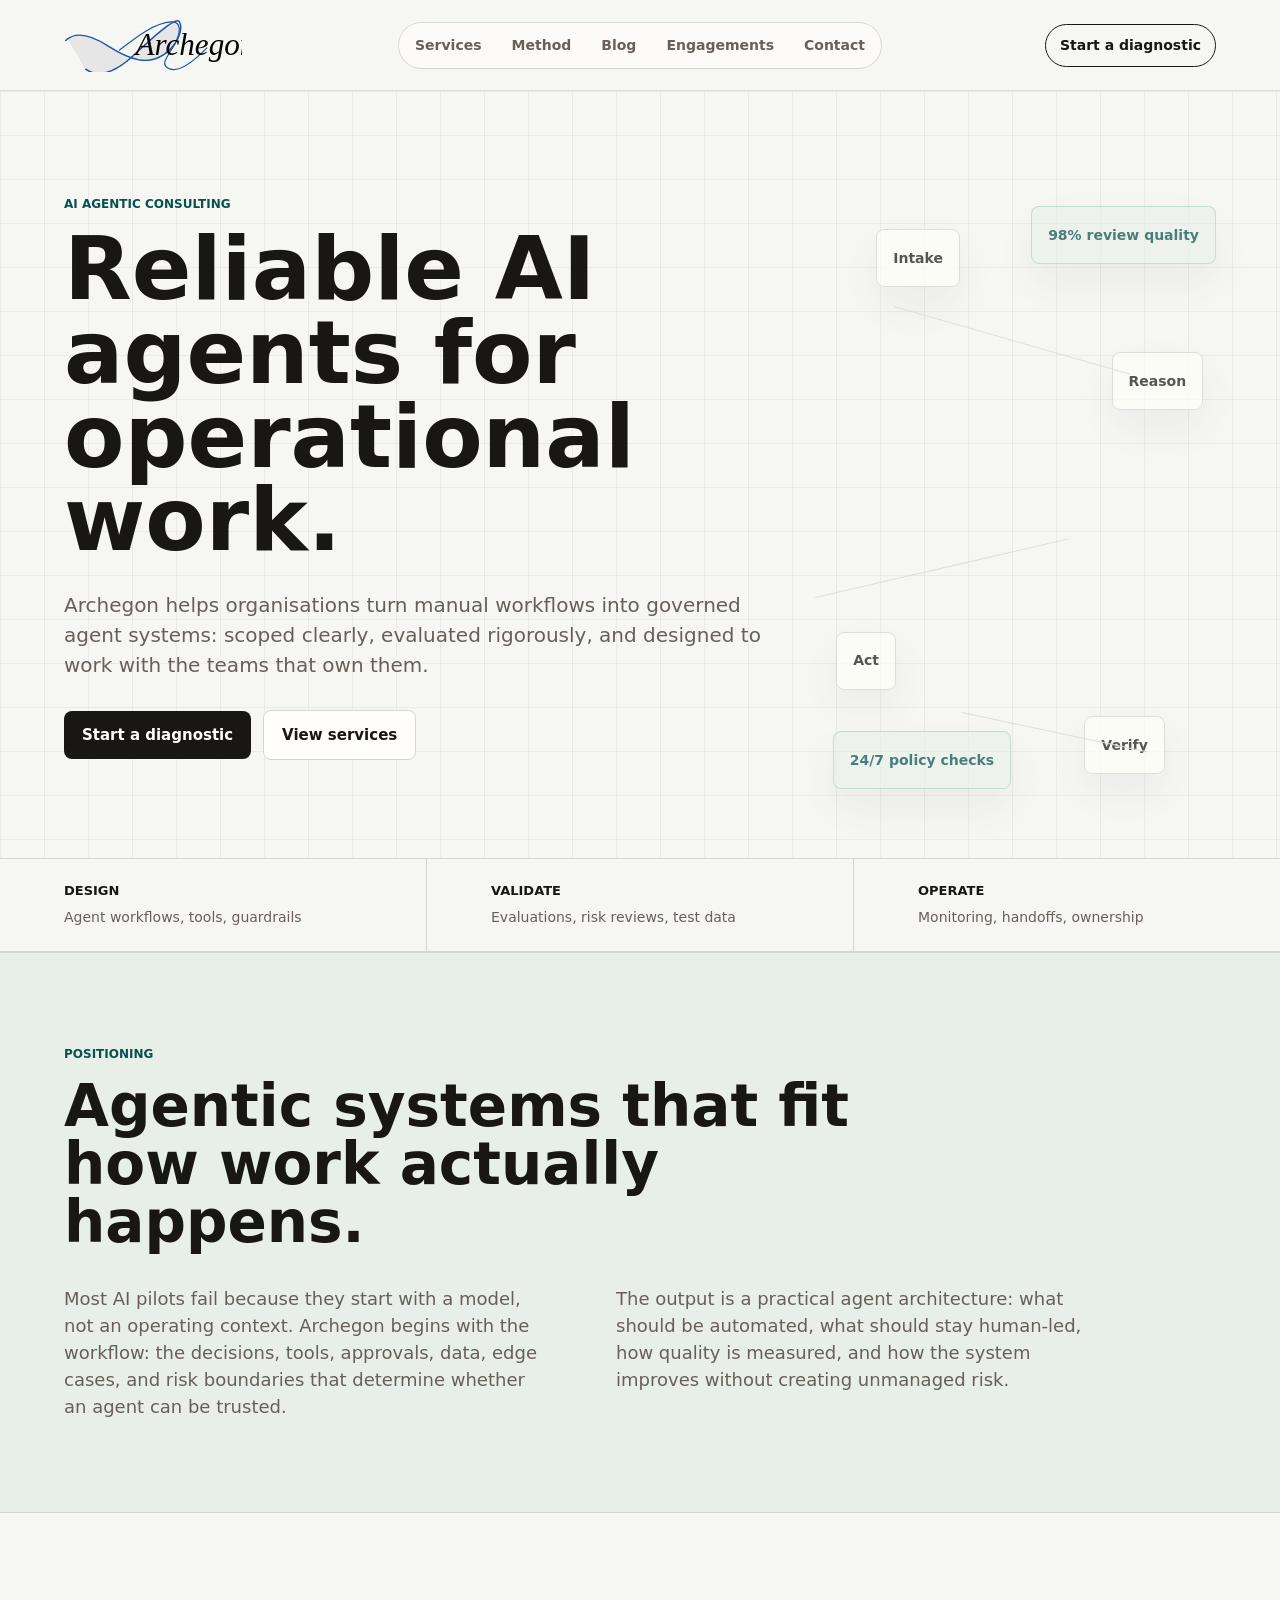
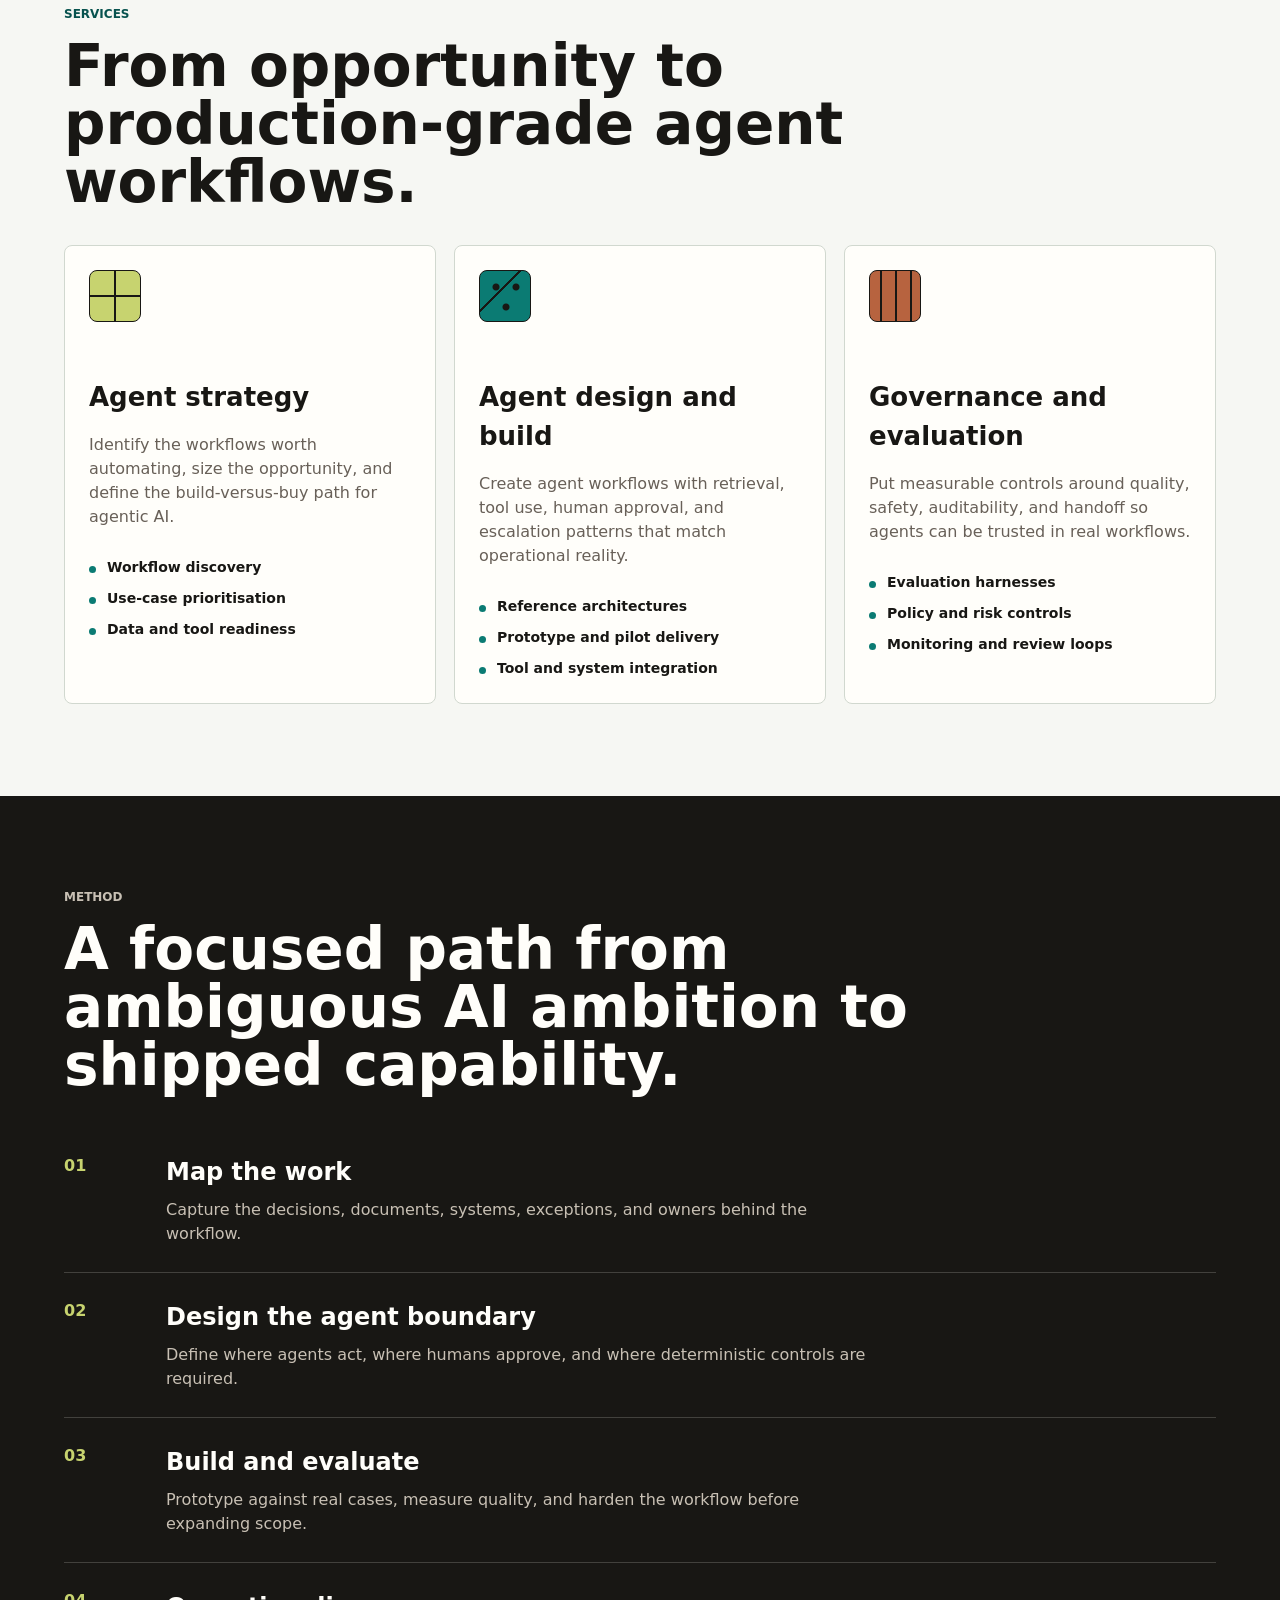
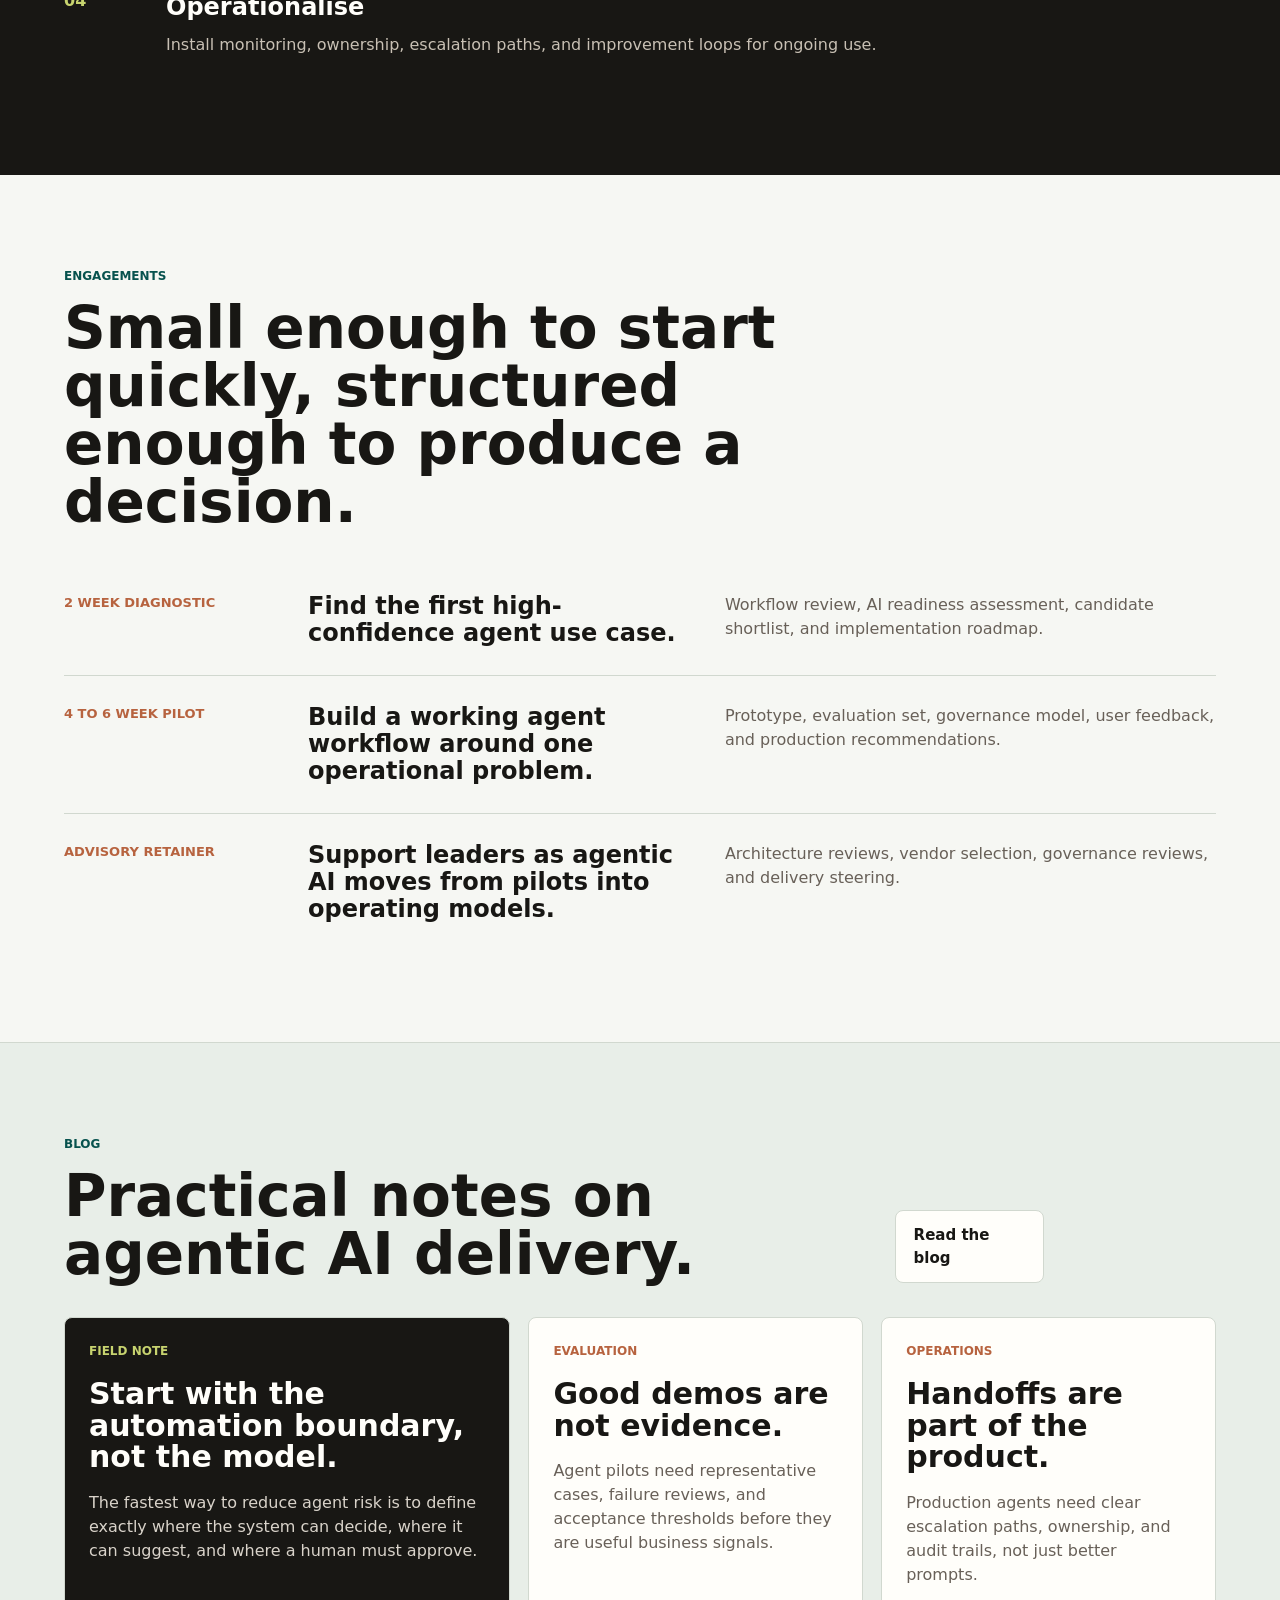
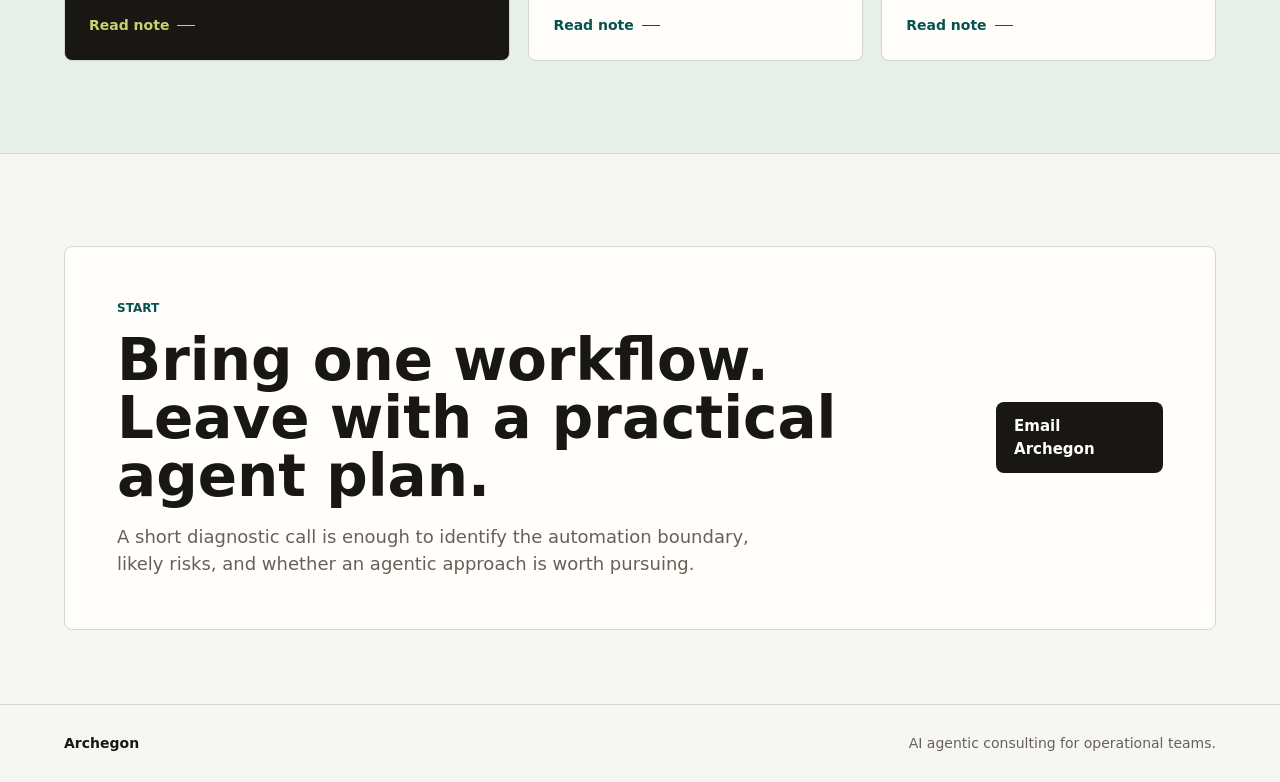
==== index.html @ b442c311 "Add blog section and Archegon wordmark" ====
<!doctype html>
<html lang="en">
  <head>
    <meta charset="utf-8">
    <meta name="viewport" content="width=device-width, initial-scale=1">
    <title>Archegon | AI Agentic Consulting</title>
    <meta
      name="description"
      content="Archegon helps teams design, validate, and operate AI agents for real business workflows."
    >
    <meta name="theme-color" content="#f7f4ee">
    <meta property="og:title" content="Archegon | AI Agentic Consulting">
    <meta
      property="og:description"
      content="Agentic AI consulting for teams that need reliable automation, governance, and measurable operational impact."
    >
    <meta property="og:type" content="website">
    <link rel="icon" href="assets/favicon.svg" type="image/svg+xml">
    <link rel="stylesheet" href="styles.css">
  </head>
  <body>
    <header class="site-header" data-header>
      <a class="brand" href="#top" aria-label="Archegon home">
        <img class="brand-logo" src="assets/logo.svg" alt="Archegon" width="150" height="58">
      </a>
      <nav class="nav" aria-label="Primary navigation">
        <a href="#services">Services</a>
        <a href="#method">Method</a>
        <a href="#blog">Blog</a>
        <a href="#engagements">Engagements</a>
        <a href="#contact">Contact</a>
      </nav>
      <a class="header-cta" href="mailto:hello@archegon.com?subject=Agentic%20AI%20consulting">
        Start a diagnostic
      </a>
    </header>

    <main id="top">
      <section class="hero section-band">
        <div class="hero-network" aria-hidden="true">
          <span class="network-node node-a">Intake</span>
          <span class="network-node node-b">Reason</span>
          <span class="network-node node-c">Act</span>
          <span class="network-node node-d">Verify</span>
          <span class="network-line line-a"></span>
          <span class="network-line line-b"></span>
          <span class="network-line line-c"></span>
          <span class="network-metric metric-a">98% review quality</span>
          <span class="network-metric metric-b">24/7 policy checks</span>
        </div>
        <div class="hero-copy">
          <p class="eyebrow">AI agentic consulting</p>
          <h1>Reliable AI agents for operational work.</h1>
          <p class="hero-lede">
            Archegon helps organisations turn manual workflows into governed agent systems:
            scoped clearly, evaluated rigorously, and designed to work with the teams that own them.
          </p>
          <div class="hero-actions" aria-label="Primary actions">
            <a class="button primary" href="mailto:hello@archegon.com?subject=Agentic%20AI%20diagnostic">
              Start a diagnostic
            </a>
            <a class="button secondary" href="#services">View services</a>
          </div>
        </div>
      </section>

      <section class="signal-strip" aria-label="Consulting focus areas">
        <div>
          <strong>Design</strong>
          <span>Agent workflows, tools, guardrails</span>
        </div>
        <div>
          <strong>Validate</strong>
          <span>Evaluations, risk reviews, test data</span>
        </div>
        <div>
          <strong>Operate</strong>
          <span>Monitoring, handoffs, ownership</span>
        </div>
      </section>

      <section class="section-band quiet-band">
        <div class="section-heading">
          <p class="eyebrow">Positioning</p>
          <h2>Agentic systems that fit how work actually happens.</h2>
        </div>
        <div class="split-copy">
          <p>
            Most AI pilots fail because they start with a model, not an operating context.
            Archegon begins with the workflow: the decisions, tools, approvals, data, edge
            cases, and risk boundaries that determine whether an agent can be trusted.
          </p>
          <p>
            The output is a practical agent architecture: what should be automated, what
            should stay human-led, how quality is measured, and how the system improves
            without creating unmanaged risk.
          </p>
        </div>
      </section>

      <section class="section-band" id="services">
        <div class="section-heading">
          <p class="eyebrow">Services</p>
          <h2>From opportunity to production-grade agent workflows.</h2>
        </div>
        <div class="card-grid">
          <article class="service-card">
            <span class="service-icon strategy" aria-hidden="true"></span>
            <h3>Agent strategy</h3>
            <p>
              Identify the workflows worth automating, size the opportunity, and define
              the build-versus-buy path for agentic AI.
            </p>
            <ul>
              <li>Workflow discovery</li>
              <li>Use-case prioritisation</li>
              <li>Data and tool readiness</li>
            </ul>
          </article>
          <article class="service-card">
            <span class="service-icon build" aria-hidden="true"></span>
            <h3>Agent design and build</h3>
            <p>
              Create agent workflows with retrieval, tool use, human approval, and
              escalation patterns that match operational reality.
            </p>
            <ul>
              <li>Reference architectures</li>
              <li>Prototype and pilot delivery</li>
              <li>Tool and system integration</li>
            </ul>
          </article>
          <article class="service-card">
            <span class="service-icon govern" aria-hidden="true"></span>
            <h3>Governance and evaluation</h3>
            <p>
              Put measurable controls around quality, safety, auditability, and handoff
              so agents can be trusted in real workflows.
            </p>
            <ul>
              <li>Evaluation harnesses</li>
              <li>Policy and risk controls</li>
              <li>Monitoring and review loops</li>
            </ul>
          </article>
        </div>
      </section>

      <section class="section-band method-band" id="method">
        <div class="section-heading">
          <p class="eyebrow">Method</p>
          <h2>A focused path from ambiguous AI ambition to shipped capability.</h2>
        </div>
        <ol class="timeline">
          <li>
            <span>01</span>
            <div>
              <h3>Map the work</h3>
              <p>Capture the decisions, documents, systems, exceptions, and owners behind the workflow.</p>
            </div>
          </li>
          <li>
            <span>02</span>
            <div>
              <h3>Design the agent boundary</h3>
              <p>Define where agents act, where humans approve, and where deterministic controls are required.</p>
            </div>
          </li>
          <li>
            <span>03</span>
            <div>
              <h3>Build and evaluate</h3>
              <p>Prototype against real cases, measure quality, and harden the workflow before expanding scope.</p>
            </div>
          </li>
          <li>
            <span>04</span>
            <div>
              <h3>Operationalise</h3>
              <p>Install monitoring, ownership, escalation paths, and improvement loops for ongoing use.</p>
            </div>
          </li>
        </ol>
      </section>

      <section class="section-band" id="engagements">
        <div class="section-heading">
          <p class="eyebrow">Engagements</p>
          <h2>Small enough to start quickly, structured enough to produce a decision.</h2>
        </div>
        <div class="engagement-list">
          <article>
            <p class="engagement-type">2 week diagnostic</p>
            <h3>Find the first high-confidence agent use case.</h3>
            <p>Workflow review, AI readiness assessment, candidate shortlist, and implementation roadmap.</p>
          </article>
          <article>
            <p class="engagement-type">4 to 6 week pilot</p>
            <h3>Build a working agent workflow around one operational problem.</h3>
            <p>Prototype, evaluation set, governance model, user feedback, and production recommendations.</p>
          </article>
          <article>
            <p class="engagement-type">Advisory retainer</p>
            <h3>Support leaders as agentic AI moves from pilots into operating models.</h3>
            <p>Architecture reviews, vendor selection, governance reviews, and delivery steering.</p>
          </article>
        </div>
      </section>

      <section class="section-band blog-band" id="blog">
        <div class="section-heading with-action">
          <div>
            <p class="eyebrow">Blog</p>
            <h2>Practical notes on agentic AI delivery.</h2>
          </div>
          <a class="button secondary" href="blog/">Read the blog</a>
        </div>
        <div class="blog-preview-grid">
          <article class="insight-card featured">
            <p class="post-meta">Field note</p>
            <h3>Start with the automation boundary, not the model.</h3>
            <p>
              The fastest way to reduce agent risk is to define exactly where the system
              can decide, where it can suggest, and where a human must approve.
            </p>
            <a class="read-link" href="blog/#automation-boundary">Read note</a>
          </article>
          <article class="insight-card">
            <p class="post-meta">Evaluation</p>
            <h3>Good demos are not evidence.</h3>
            <p>
              Agent pilots need representative cases, failure reviews, and acceptance
              thresholds before they are useful business signals.
            </p>
            <a class="read-link" href="blog/#evaluations">Read note</a>
          </article>
          <article class="insight-card">
            <p class="post-meta">Operations</p>
            <h3>Handoffs are part of the product.</h3>
            <p>
              Production agents need clear escalation paths, ownership, and audit trails,
              not just better prompts.
            </p>
            <a class="read-link" href="blog/#handoffs">Read note</a>
          </article>
        </div>
      </section>

      <section class="section-band contact-band" id="contact">
        <div class="contact-panel">
          <div>
            <p class="eyebrow">Start</p>
            <h2>Bring one workflow. Leave with a practical agent plan.</h2>
            <p>
              A short diagnostic call is enough to identify the automation boundary, likely
              risks, and whether an agentic approach is worth pursuing.
            </p>
          </div>
          <a class="button primary" href="mailto:hello@archegon.com?subject=Agentic%20AI%20diagnostic">
            Email Archegon
          </a>
        </div>
      </section>
    </main>

    <footer class="site-footer">
      <p>Archegon</p>
      <p>AI agentic consulting for operational teams.</p>
    </footer>

    <script src="script.js"></script>
  </body>
</html>
---- styles.css ----
:root {
  --paper: #f6f7f3;
  --paper-2: #e8eee8;
  --ink: #181714;
  --muted: #686058;
  --line: #d1d8cf;
  --teal: #0b7b73;
  --teal-dark: #07524e;
  --copper: #b7633f;
  --citron: #c7d36f;
  --white: #fffefa;
  --shadow: 0 24px 70px rgba(38, 33, 26, 0.14);
}

* {
  box-sizing: border-box;
}

html {
  scroll-behavior: smooth;
}

body {
  margin: 0;
  background: var(--paper);
  color: var(--ink);
  font-family:
    Inter, ui-sans-serif, system-ui, -apple-system, BlinkMacSystemFont, "Segoe UI",
    sans-serif;
  line-height: 1.5;
}

a {
  color: inherit;
  text-decoration: none;
}

p,
h1,
h2,
h3 {
  margin: 0;
}

ul,
ol {
  margin: 0;
  padding: 0;
}

.site-header {
  position: sticky;
  top: 0;
  z-index: 20;
  display: grid;
  grid-template-columns: 1fr auto 1fr;
  align-items: center;
  gap: 24px;
  padding: 18px clamp(20px, 5vw, 64px);
  border-bottom: 1px solid rgba(209, 216, 207, 0.72);
  background: rgba(246, 247, 243, 0.88);
  backdrop-filter: blur(18px);
}

.site-header[data-scrolled="true"] {
  box-shadow: 0 10px 34px rgba(24, 23, 20, 0.08);
}

.brand,
.nav,
.hero-actions,
.contact-panel,
.site-footer {
  display: flex;
  align-items: center;
}

.brand {
  justify-self: start;
  font-size: 15px;
  font-weight: 700;
}

.brand-logo {
  display: block;
  width: 178px;
  height: auto;
}

.nav {
  justify-self: center;
  gap: 6px;
  padding: 4px;
  border: 1px solid var(--line);
  border-radius: 999px;
  background: rgba(255, 253, 248, 0.74);
}

.nav a {
  padding: 8px 12px;
  border-radius: 999px;
  color: var(--muted);
  font-size: 14px;
  font-weight: 600;
}

.nav a:hover,
.nav a:focus-visible {
  background: var(--ink);
  color: var(--white);
  outline: 0;
}

.header-cta {
  justify-self: end;
  padding: 10px 14px;
  border: 1px solid var(--ink);
  border-radius: 999px;
  color: var(--ink);
  font-size: 14px;
  font-weight: 700;
}

.header-cta:hover,
.header-cta:focus-visible {
  background: var(--ink);
  color: var(--white);
  outline: 0;
}

.section-band {
  padding: 92px clamp(20px, 5vw, 64px);
}

.hero {
  position: relative;
  display: flex;
  align-items: center;
  min-height: calc(100vh - 132px);
  padding-top: 64px;
  padding-bottom: 58px;
  border-bottom: 1px solid var(--line);
  background:
    linear-gradient(rgba(24, 23, 20, 0.05) 1px, transparent 1px),
    linear-gradient(90deg, rgba(24, 23, 20, 0.05) 1px, transparent 1px),
    var(--paper);
  background-size: 44px 44px;
  overflow: hidden;
}

.hero-copy {
  position: relative;
  z-index: 2;
  max-width: 820px;
}

.section-heading,
.contact-panel {
  max-width: 980px;
}

.eyebrow {
  margin-bottom: 14px;
  color: var(--teal-dark);
  font-size: 12px;
  font-weight: 800;
  letter-spacing: 0;
  text-transform: uppercase;
}

h1 {
  max-width: 880px;
  font-size: 88px;
  line-height: 0.95;
  font-weight: 760;
}

.hero-lede {
  max-width: 700px;
  margin-top: 28px;
  color: var(--muted);
  font-size: 20px;
}

.hero-actions {
  gap: 12px;
  flex-wrap: wrap;
  margin-top: 30px;
}

.button {
  display: inline-flex;
  align-items: center;
  justify-content: center;
  min-height: 48px;
  padding: 13px 18px;
  border-radius: 8px;
  font-size: 15px;
  font-weight: 760;
}

.button.primary {
  background: var(--ink);
  color: var(--white);
}

.button.primary:hover,
.button.primary:focus-visible {
  background: var(--teal-dark);
  outline: 0;
}

.button.secondary {
  border: 1px solid var(--line);
  background: var(--white);
  color: var(--ink);
}

.button.secondary:hover,
.button.secondary:focus-visible {
  border-color: var(--ink);
  outline: 0;
}

.hero-network {
  position: relative;
  position: absolute;
  inset: 0;
  z-index: 1;
  opacity: 0.72;
}

.network-node,
.network-metric,
.network-line {
  position: absolute;
}

.network-node,
.network-metric {
  display: inline-flex;
  align-items: center;
  min-height: 58px;
  padding: 14px 16px;
  border: 1px solid var(--line);
  border-radius: 8px;
  background: rgba(255, 254, 250, 0.86);
  color: var(--ink);
  font-size: 14px;
  font-weight: 800;
  box-shadow: 0 18px 48px rgba(24, 23, 20, 0.08);
}

.network-metric {
  color: var(--teal-dark);
  border-color: rgba(11, 123, 115, 0.26);
  background: rgba(232, 238, 232, 0.82);
}

.node-a {
  top: 18%;
  right: 25%;
}

.node-b {
  top: 34%;
  right: 6%;
}

.node-c {
  right: 30%;
  bottom: 22%;
}

.node-d {
  right: 9%;
  bottom: 11%;
}

.line-a,
.line-b,
.line-c {
  height: 1px;
  background: var(--line);
  transform-origin: left center;
}

.line-a {
  top: 28%;
  right: 11%;
  width: 245px;
  transform: rotate(16deg);
}

.line-b {
  right: 16%;
  bottom: 34%;
  width: 260px;
  transform: rotate(-13deg);
}

.line-c {
  right: 10%;
  bottom: 19%;
  width: 190px;
  transform: rotate(12deg);
}

.metric-a {
  top: 15%;
  right: 5%;
}

.metric-b {
  right: 21%;
  bottom: 9%;
}

.signal-strip {
  display: grid;
  grid-template-columns: repeat(3, minmax(0, 1fr));
  gap: 1px;
  border-bottom: 1px solid var(--line);
  background: var(--line);
}

.signal-strip div {
  min-height: 92px;
  padding: 22px clamp(20px, 5vw, 64px);
  background: var(--paper);
}

.signal-strip strong,
.signal-strip span {
  display: block;
}

.signal-strip strong {
  font-size: 13px;
  font-weight: 900;
  text-transform: uppercase;
}

.signal-strip span {
  margin-top: 6px;
  color: var(--muted);
  font-size: 14px;
}
.quiet-band {
  border-top: 1px solid var(--line);
  border-bottom: 1px solid var(--line);
  background: var(--paper-2);
}

.section-heading {
  margin-bottom: 34px;
}

.section-heading.with-action {
  display: flex;
  align-items: flex-end;
  justify-content: space-between;
  gap: 28px;
}

.section-heading h2,
.contact-panel h2 {
  max-width: 850px;
  font-size: 58px;
  line-height: 1;
}

.split-copy {
  display: grid;
  grid-template-columns: repeat(2, minmax(0, 1fr));
  gap: clamp(24px, 5vw, 72px);
  max-width: 1040px;
  color: var(--muted);
  font-size: 18px;
}

.card-grid {
  display: grid;
  grid-template-columns: repeat(3, minmax(0, 1fr));
  gap: 18px;
}

.service-card {
  min-height: 420px;
  padding: 24px;
  border: 1px solid var(--line);
  border-radius: 8px;
  background: var(--white);
}

.service-icon {
  display: block;
  width: 52px;
  height: 52px;
  margin-bottom: 56px;
  border-radius: 8px;
  border: 1px solid var(--ink);
}

.service-icon.strategy {
  background:
    linear-gradient(90deg, transparent 24px, var(--ink) 24px 26px, transparent 26px),
    linear-gradient(0deg, transparent 24px, var(--ink) 24px 26px, transparent 26px),
    var(--citron);
}

.service-icon.build {
  background:
    radial-gradient(circle at 16px 16px, var(--ink) 3px, transparent 4px),
    radial-gradient(circle at 36px 16px, var(--ink) 3px, transparent 4px),
    radial-gradient(circle at 26px 36px, var(--ink) 3px, transparent 4px),
    linear-gradient(135deg, transparent 38%, var(--ink) 39% 41%, transparent 42%),
    var(--teal);
}

.service-icon.govern {
  background:
    linear-gradient(90deg, transparent 10px, var(--ink) 10px 12px, transparent 12px),
    linear-gradient(90deg, transparent 25px, var(--ink) 25px 27px, transparent 27px),
    linear-gradient(90deg, transparent 40px, var(--ink) 40px 42px, transparent 42px),
    var(--copper);
}

.service-card h3 {
  font-size: 26px;
}

.service-card p {
  margin-top: 16px;
  color: var(--muted);
}

.service-card ul {
  display: grid;
  gap: 10px;
  margin-top: 28px;
  list-style: none;
}

.service-card li {
  position: relative;
  padding-left: 18px;
  color: var(--ink);
  font-size: 14px;
  font-weight: 700;
}

.service-card li::before {
  content: "";
  position: absolute;
  top: 9px;
  left: 0;
  width: 7px;
  height: 7px;
  border-radius: 50%;
  background: var(--teal);
}

.method-band {
  background: var(--ink);
  color: var(--white);
}

.method-band .eyebrow,
.method-band p {
  color: #c8c0b4;
}

.timeline {
  display: grid;
  gap: 1px;
  list-style: none;
  background: rgba(255, 253, 248, 0.18);
}

.timeline li {
  display: grid;
  grid-template-columns: 80px minmax(0, 1fr);
  gap: 22px;
  padding: 26px 0;
  background: var(--ink);
}

.timeline span {
  color: var(--citron);
  font-weight: 900;
}

.timeline h3 {
  font-size: 24px;
}

.timeline p {
  max-width: 720px;
  margin-top: 8px;
}

.engagement-list {
  display: grid;
  gap: 1px;
  background: var(--line);
}

.engagement-list article {
  display: grid;
  grid-template-columns: 220px minmax(260px, 0.8fr) minmax(260px, 1fr);
  gap: 24px;
  padding: 28px 0;
  background: var(--paper);
}

.engagement-type {
  color: var(--copper);
  font-size: 13px;
  font-weight: 900;
  text-transform: uppercase;
}

.engagement-list h3 {
  font-size: 24px;
  line-height: 1.12;
}

.engagement-list p:last-child {
  color: var(--muted);
}

.blog-band {
  border-top: 1px solid var(--line);
  border-bottom: 1px solid var(--line);
  background: var(--paper-2);
}

.blog-preview-grid {
  display: grid;
  grid-template-columns: minmax(0, 1.2fr) repeat(2, minmax(0, 0.9fr));
  gap: 18px;
}

.insight-card,
.post-card {
  border: 1px solid var(--line);
  border-radius: 8px;
  background: var(--white);
}

.insight-card {
  display: flex;
  flex-direction: column;
  min-height: 330px;
  padding: 24px;
}

.insight-card.featured {
  background: var(--ink);
  color: var(--white);
}

.post-meta {
  color: var(--copper);
  font-size: 12px;
  font-weight: 900;
  text-transform: uppercase;
}

.insight-card.featured .post-meta {
  color: var(--citron);
}

.insight-card h3 {
  max-width: 520px;
  margin-top: 18px;
  font-size: 30px;
  line-height: 1.05;
}

.insight-card p:not(.post-meta) {
  margin-top: 18px;
  color: var(--muted);
}

.insight-card.featured p:not(.post-meta) {
  color: #d9d3ca;
}

.read-link {
  display: inline-flex;
  align-items: center;
  align-self: flex-start;
  gap: 8px;
  margin-top: auto;
  padding-top: 28px;
  color: var(--teal-dark);
  font-size: 14px;
  font-weight: 900;
}

.read-link::after {
  content: "";
  width: 18px;
  height: 1px;
  background: currentColor;
}

.insight-card.featured .read-link {
  color: var(--citron);
}

.blog-hero {
  min-height: 540px;
  border-bottom: 1px solid var(--line);
  background:
    linear-gradient(rgba(24, 23, 20, 0.05) 1px, transparent 1px),
    linear-gradient(90deg, rgba(24, 23, 20, 0.05) 1px, transparent 1px),
    var(--paper);
  background-size: 44px 44px;
}

.blog-hero h1 {
  max-width: 960px;
}

.back-link {
  display: inline-flex;
  margin-bottom: 34px;
  color: var(--muted);
  font-size: 14px;
  font-weight: 800;
}

.back-link:hover,
.back-link:focus-visible {
  color: var(--ink);
  outline: 0;
}

.post-list {
  display: grid;
  gap: 18px;
}

.post-card {
  display: grid;
  grid-template-columns: minmax(260px, 0.72fr) minmax(280px, 1fr);
  gap: clamp(28px, 6vw, 72px);
  padding: clamp(26px, 5vw, 44px);
}

.post-card h2 {
  margin-top: 18px;
  font-size: 42px;
  line-height: 1.02;
}

.post-body {
  display: grid;
  gap: 18px;
  color: var(--muted);
  font-size: 18px;
}

.post-feature {
  background: var(--ink);
  color: var(--white);
}

.post-feature .post-meta {
  color: var(--citron);
}

.post-feature .post-body {
  color: #d9d3ca;
}

.contact-band {
  padding-bottom: 74px;
}

.contact-panel {
  justify-content: space-between;
  gap: 36px;
  max-width: none;
  padding: clamp(28px, 5vw, 52px);
  border: 1px solid var(--line);
  border-radius: 8px;
  background: var(--white);
}

.contact-panel p:last-child {
  max-width: 640px;
  margin-top: 18px;
  color: var(--muted);
  font-size: 18px;
}

.site-footer {
  justify-content: space-between;
  gap: 18px;
  padding: 28px clamp(20px, 5vw, 64px);
  border-top: 1px solid var(--line);
  color: var(--muted);
  font-size: 14px;
}

.site-footer p:first-child {
  color: var(--ink);
  font-weight: 800;
}

@media (max-width: 980px) {
  .site-header {
    grid-template-columns: 1fr;
    gap: 14px;
  }

  .brand,
  .nav,
  .header-cta {
    justify-self: stretch;
  }

  .brand {
    justify-self: start;
  }

  .nav {
    justify-content: space-between;
    overflow: hidden;
  }

  .header-cta {
    display: none;
  }

  .split-copy,
  .card-grid,
  .blog-preview-grid {
    grid-template-columns: 1fr;
  }

  .section-heading.with-action {
    align-items: flex-start;
    flex-direction: column;
  }

  .hero {
    min-height: calc(100vh - 146px);
    padding-top: 60px;
    padding-bottom: 52px;
  }

  h1 {
    font-size: 76px;
  }

  .section-heading h2,
  .contact-panel h2 {
    font-size: 48px;
  }

  .hero-network {
    opacity: 0.46;
  }

  .node-a {
    top: 12%;
    right: 18%;
  }

  .node-b {
    top: 40%;
    right: 5%;
  }

  .node-c,
  .node-d,
  .metric-b {
    display: none;
  }

  .service-card {
    min-height: 0;
  }

  .service-icon {
    margin-bottom: 36px;
  }

  .engagement-list article {
    grid-template-columns: 1fr;
    gap: 12px;
  }

  .post-card {
    grid-template-columns: 1fr;
  }

  .contact-panel {
    align-items: flex-start;
    flex-direction: column;
  }
}

@media (max-width: 620px) {
  .section-band {
    padding: 64px 18px;
  }

  .hero {
    min-height: calc(100vh - 176px);
    padding-top: 38px;
    padding-bottom: 32px;
  }

  h1 {
    font-size: 46px;
  }

  .section-heading h2,
  .contact-panel h2 {
    font-size: 38px;
  }

  .hero-lede {
    font-size: 16px;
  }

  .hero-actions {
    margin-top: 24px;
  }

  .button {
    width: 100%;
  }

  .nav {
    gap: 2px;
    padding: 3px;
    justify-content: flex-start;
    overflow-x: auto;
    scrollbar-width: none;
  }

  .nav::-webkit-scrollbar {
    display: none;
  }

  .nav a {
    padding: 7px 6px;
    font-size: 13px;
  }

  .network-node,
  .network-metric,
  .network-line {
    display: none;
  }

  .signal-strip {
    grid-template-columns: 1fr;
  }

  .insight-card {
    min-height: 0;
  }

  .post-card h2 {
    font-size: 32px;
  }

  .timeline li {
    grid-template-columns: 1fr;
    gap: 8px;
  }

  .site-footer {
    align-items: flex-start;
    flex-direction: column;
  }
}
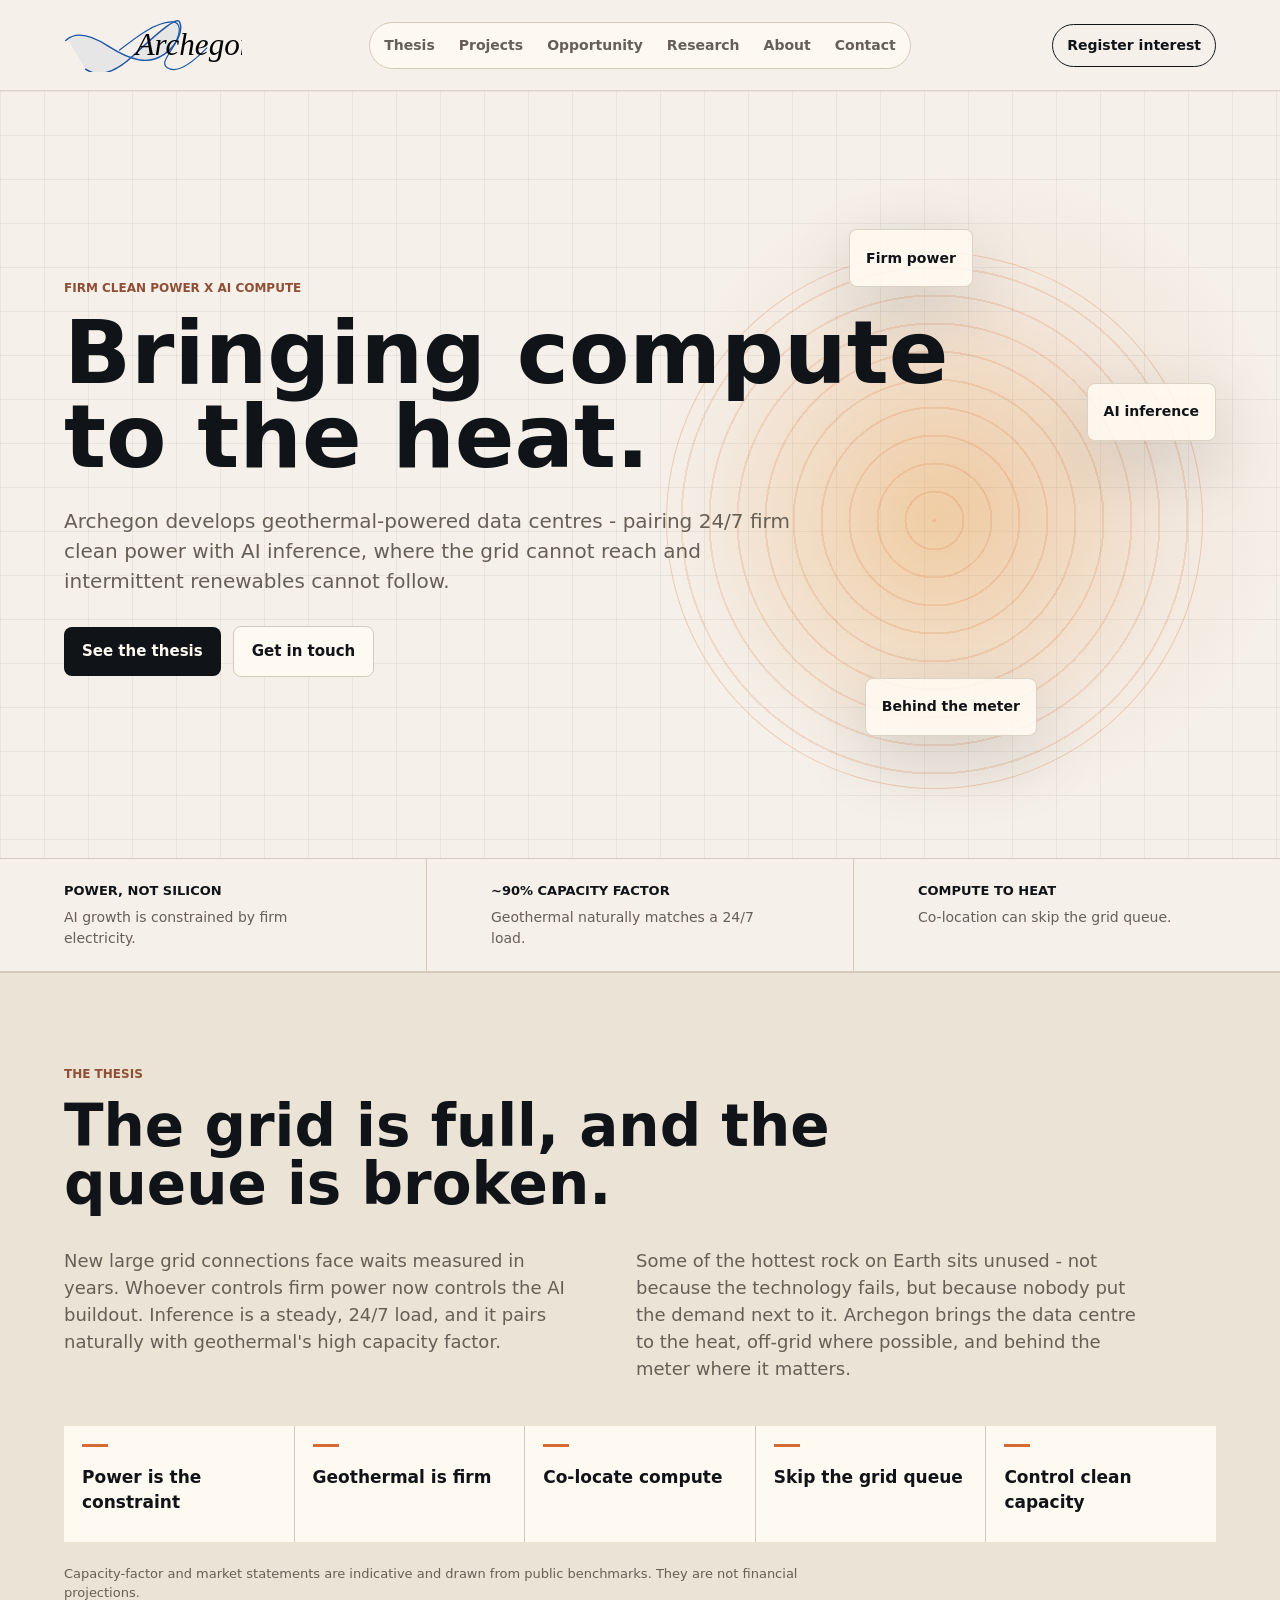
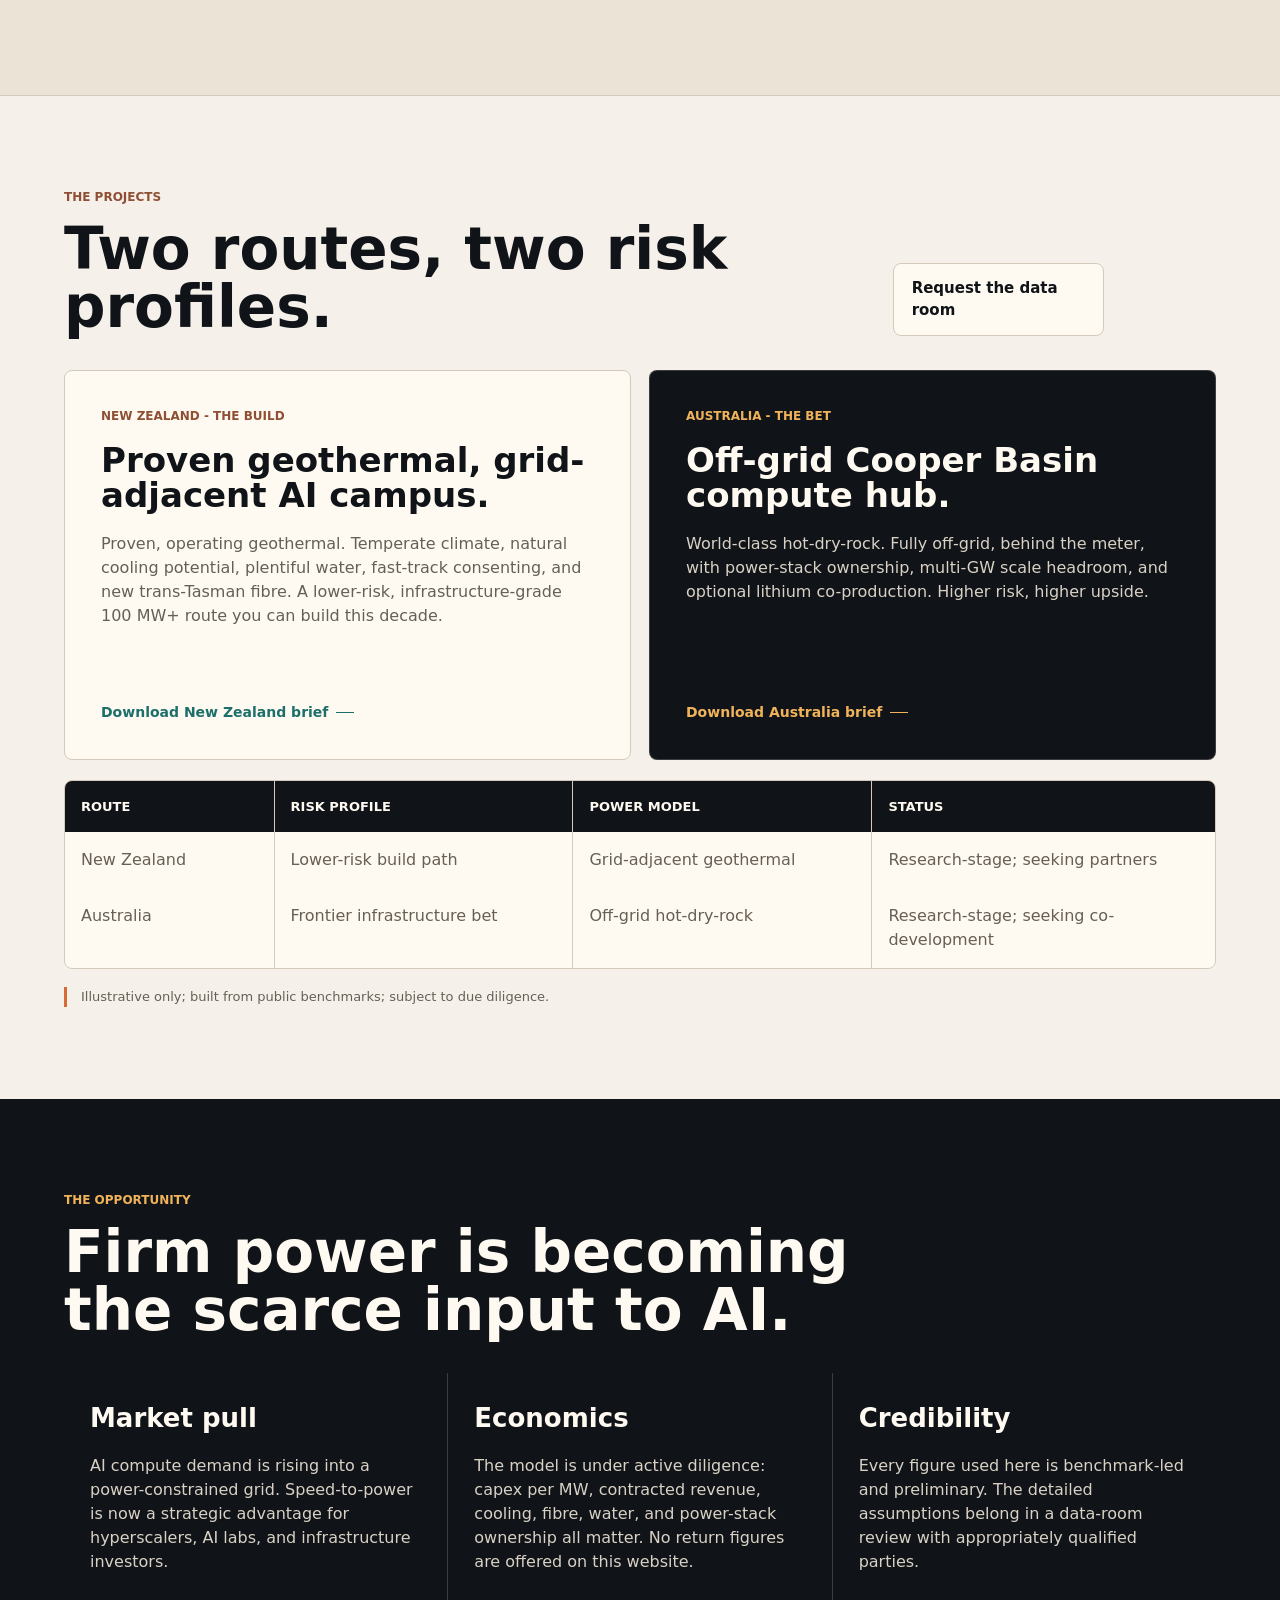
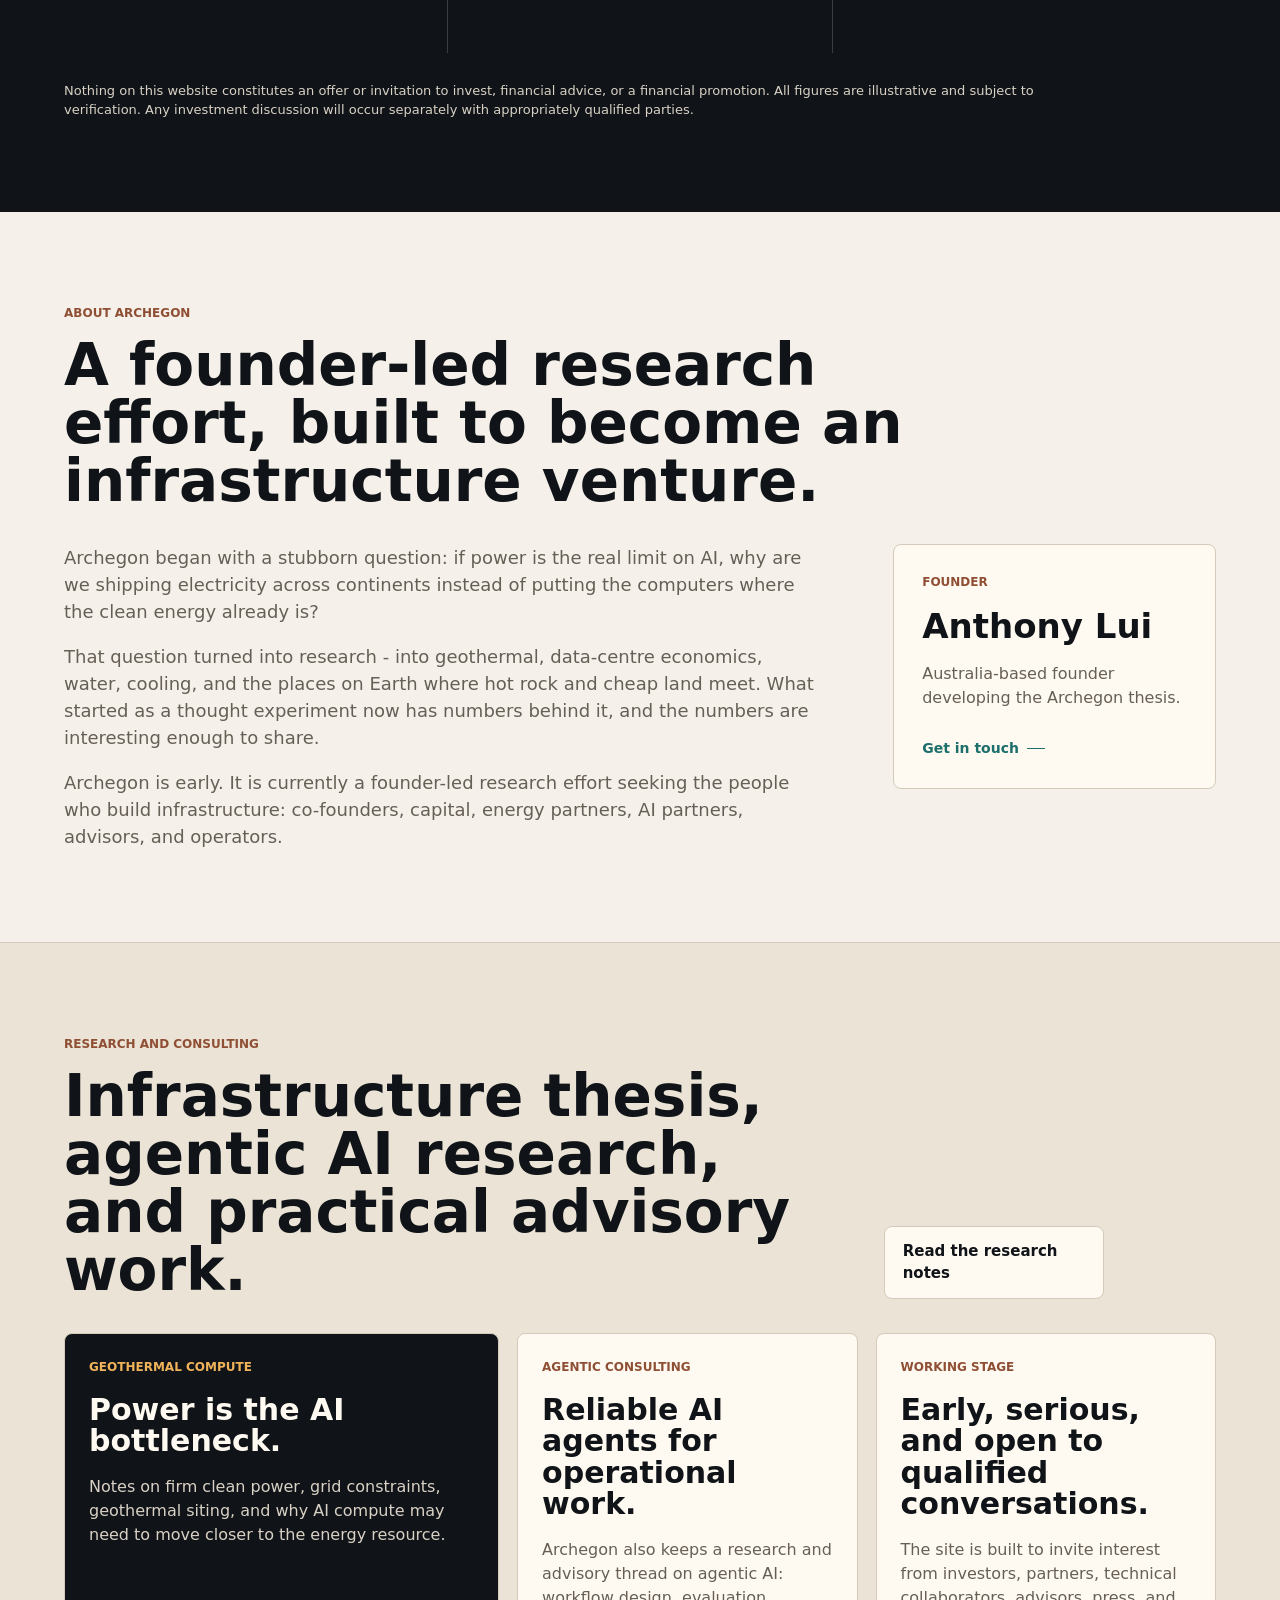
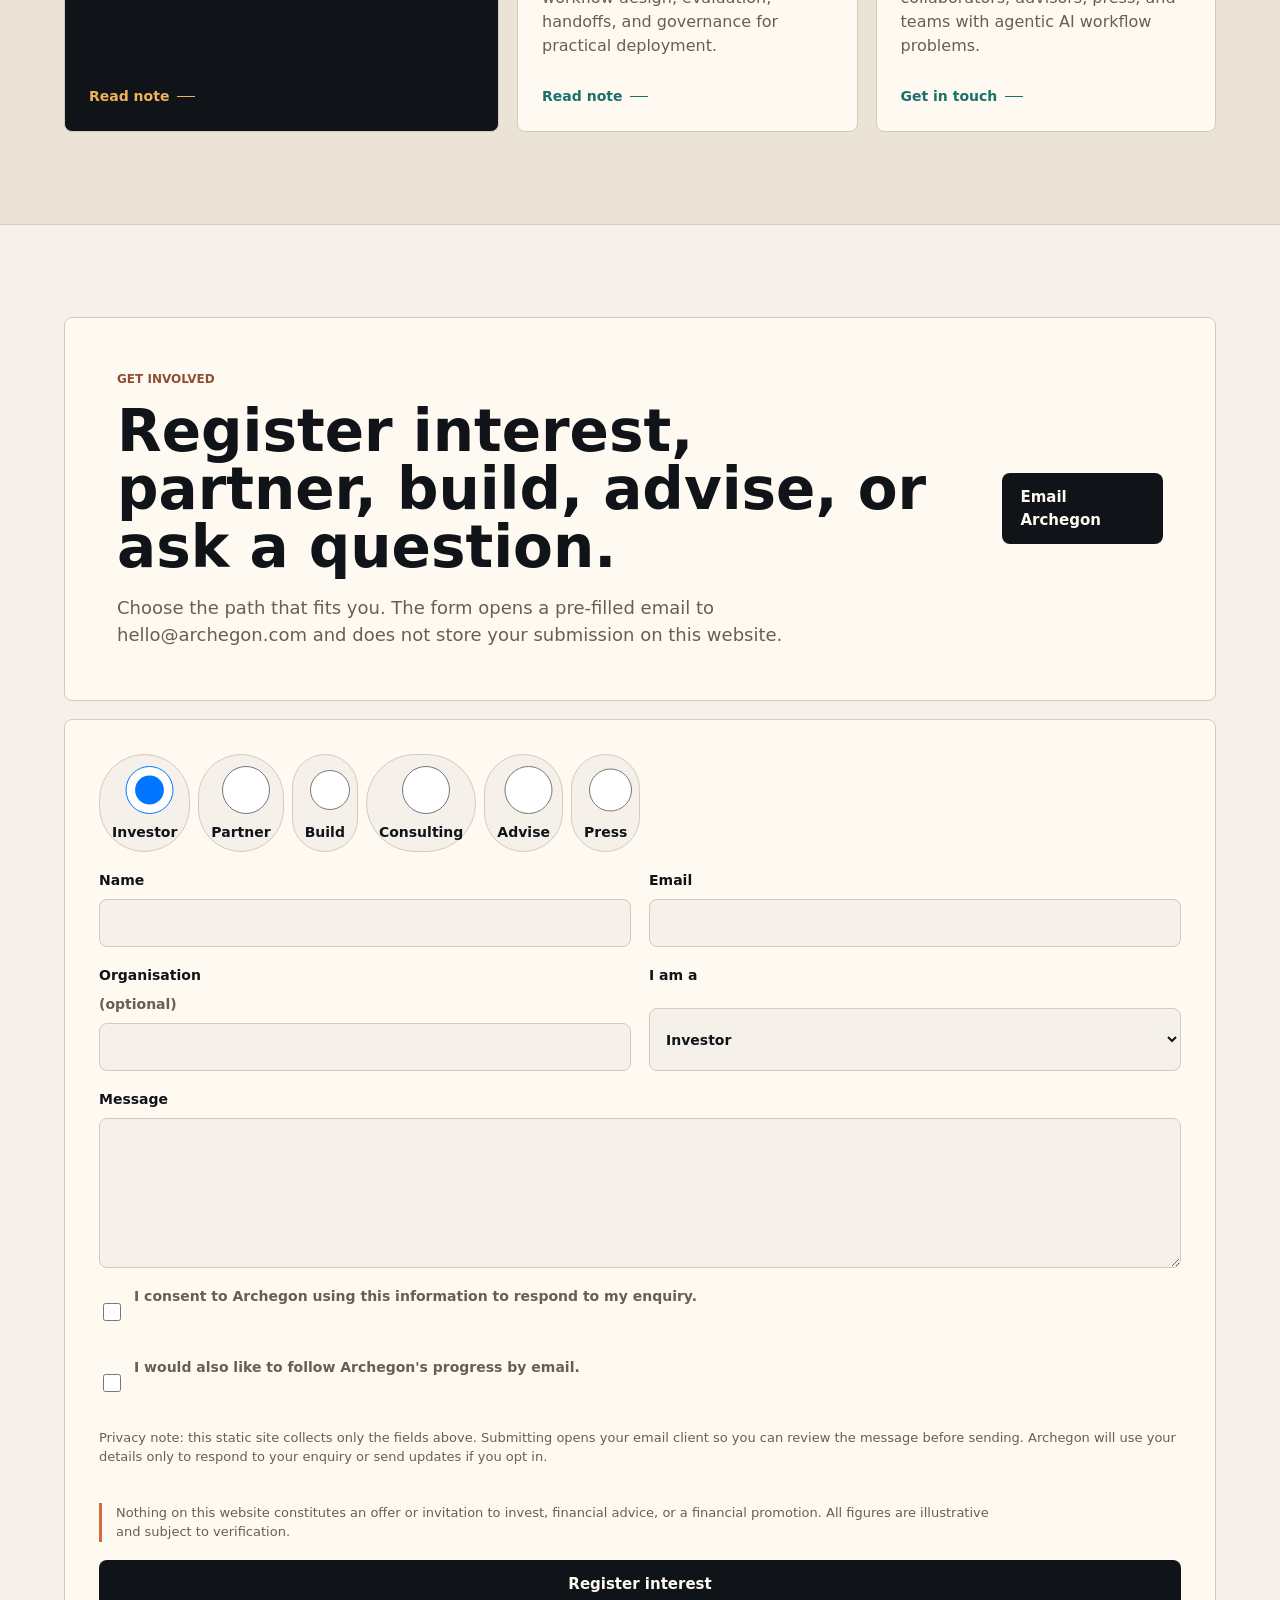
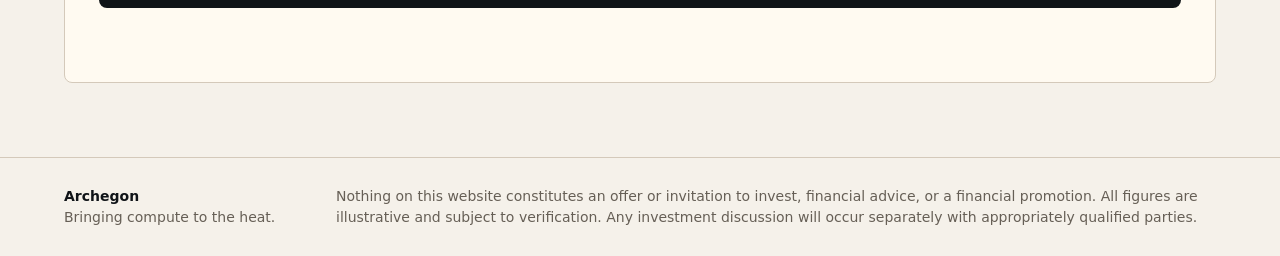
==== commit 5fb6b4fc: "Reframe site for geothermal AI thesis" ====
--- a/index.html
+++ b/index.html
@@ -3,271 +3,403 @@
   <head>
     <meta charset="utf-8">
     <meta name="viewport" content="width=device-width, initial-scale=1">
-    <title>Archegon | AI Agentic Consulting</title>
+    <title>Archegon - Geothermal-Powered Data Centres | Firm Clean Power for AI</title>
     <meta
       name="description"
-      content="Archegon helps teams design, validate, and operate AI agents for real business workflows."
+      content="Archegon develops geothermal-powered data centres - pairing 24/7 firm clean power with AI compute. Two flagship projects in New Zealand and Australia."
     >
-    <meta name="theme-color" content="#f7f4ee">
-    <meta property="og:title" content="Archegon | AI Agentic Consulting">
+    <meta name="theme-color" content="#101418">
+    <meta property="og:title" content="Archegon - Geothermal-Powered Data Centres">
     <meta
       property="og:description"
-      content="Agentic AI consulting for teams that need reliable automation, governance, and measurable operational impact."
+      content="Bringing compute to the heat: firm clean power for the age of intelligence."
     >
     <meta property="og:type" content="website">
+    <meta property="og:url" content="https://www.archegon.com/">
+    <meta property="og:image" content="https://www.archegon.com/assets/og-card.png">
+    <meta name="twitter:card" content="summary_large_image">
+    <link rel="canonical" href="https://www.archegon.com/">
     <link rel="icon" href="assets/favicon.svg" type="image/svg+xml">
     <link rel="stylesheet" href="styles.css">
+    <script defer data-domain="archegon.com" src="https://plausible.io/js/script.js"></script>
   </head>
   <body>
     <header class="site-header" data-header>
-      <a class="brand" href="#top" aria-label="Archegon home">
+      <a class="brand" href="#top" aria-label="Archegon home" data-analytics-event="Nav: Home">
         <img class="brand-logo" src="assets/logo.svg" alt="Archegon" width="150" height="58">
       </a>
       <nav class="nav" aria-label="Primary navigation">
-        <a href="#services">Services</a>
-        <a href="#method">Method</a>
-        <a href="#blog">Blog</a>
-        <a href="#engagements">Engagements</a>
-        <a href="#contact">Contact</a>
+        <a href="#thesis" data-analytics-event="Nav: Thesis">Thesis</a>
+        <a href="#projects" data-analytics-event="Nav: Projects">Projects</a>
+        <a href="#opportunity" data-analytics-event="Nav: Opportunity">Opportunity</a>
+        <a href="#research" data-analytics-event="Nav: Research">Research</a>
+        <a href="#about" data-analytics-event="Nav: About">About</a>
+        <a href="#contact" data-analytics-event="Nav: Contact">Contact</a>
       </nav>
-      <a class="header-cta" href="mailto:hello@archegon.com?subject=Agentic%20AI%20consulting">
-        Start a diagnostic
+      <a class="header-cta" href="#contact" data-analytics-event="CTA: Header register interest">
+        Register interest
       </a>
     </header>
 
     <main id="top">
-      <section class="hero section-band">
-        <div class="hero-network" aria-hidden="true">
-          <span class="network-node node-a">Intake</span>
-          <span class="network-node node-b">Reason</span>
-          <span class="network-node node-c">Act</span>
-          <span class="network-node node-d">Verify</span>
-          <span class="network-line line-a"></span>
-          <span class="network-line line-b"></span>
-          <span class="network-line line-c"></span>
-          <span class="network-metric metric-a">98% review quality</span>
-          <span class="network-metric metric-b">24/7 policy checks</span>
+      <section class="hero section-band" aria-labelledby="hero-title">
+        <div class="heat-map" aria-hidden="true">
+          <span class="heat-core"></span>
+          <span class="compute-node node-a">Firm power</span>
+          <span class="compute-node node-b">AI inference</span>
+          <span class="compute-node node-c">Behind the meter</span>
         </div>
         <div class="hero-copy">
-          <p class="eyebrow">AI agentic consulting</p>
-          <h1>Reliable AI agents for operational work.</h1>
+          <p class="eyebrow">Firm clean power x AI compute</p>
+          <h1 id="hero-title">Bringing compute to the heat.</h1>
           <p class="hero-lede">
-            Archegon helps organisations turn manual workflows into governed agent systems:
-            scoped clearly, evaluated rigorously, and designed to work with the teams that own them.
+            Archegon develops geothermal-powered data centres - pairing 24/7 firm clean power
+            with AI inference, where the grid cannot reach and intermittent renewables cannot follow.
           </p>
           <div class="hero-actions" aria-label="Primary actions">
-            <a class="button primary" href="mailto:hello@archegon.com?subject=Agentic%20AI%20diagnostic">
-              Start a diagnostic
-            </a>
-            <a class="button secondary" href="#services">View services</a>
-          </div>
-        </div>
-      </section>
-
-      <section class="signal-strip" aria-label="Consulting focus areas">
+            <a class="button primary" href="#thesis" data-analytics-event="CTA: See thesis">
+              See the thesis
+            </a>
+            <a class="button secondary" href="#contact" data-analytics-event="CTA: Hero get in touch">
+              Get in touch
+            </a>
+          </div>
+        </div>
+      </section>
+
+      <section class="signal-strip" aria-label="Core thesis signals">
         <div>
-          <strong>Design</strong>
-          <span>Agent workflows, tools, guardrails</span>
+          <strong>Power, not silicon</strong>
+          <span>AI growth is constrained by firm electricity.</span>
         </div>
         <div>
-          <strong>Validate</strong>
-          <span>Evaluations, risk reviews, test data</span>
+          <strong>~90% capacity factor</strong>
+          <span>Geothermal naturally matches a 24/7 load.</span>
         </div>
         <div>
-          <strong>Operate</strong>
-          <span>Monitoring, handoffs, ownership</span>
-        </div>
-      </section>
-
-      <section class="section-band quiet-band">
+          <strong>Compute to heat</strong>
+          <span>Co-location can skip the grid queue.</span>
+        </div>
+      </section>
+
+      <section class="section-band quiet-band" id="thesis" aria-labelledby="thesis-title">
         <div class="section-heading">
-          <p class="eyebrow">Positioning</p>
-          <h2>Agentic systems that fit how work actually happens.</h2>
+          <p class="eyebrow">The thesis</p>
+          <h2 id="thesis-title">The grid is full, and the queue is broken.</h2>
         </div>
         <div class="split-copy">
           <p>
-            Most AI pilots fail because they start with a model, not an operating context.
-            Archegon begins with the workflow: the decisions, tools, approvals, data, edge
-            cases, and risk boundaries that determine whether an agent can be trusted.
+            New large grid connections face waits measured in years. Whoever controls firm power
+            now controls the AI buildout. Inference is a steady, 24/7 load, and it pairs naturally
+            with geothermal's high capacity factor.
           </p>
           <p>
-            The output is a practical agent architecture: what should be automated, what
-            should stay human-led, how quality is measured, and how the system improves
-            without creating unmanaged risk.
+            Some of the hottest rock on Earth sits unused - not because the technology fails, but
+            because nobody put the demand next to it. Archegon brings the data centre to the heat,
+            off-grid where possible, and behind the meter where it matters.
           </p>
         </div>
-      </section>
-
-      <section class="section-band" id="services">
-        <div class="section-heading">
-          <p class="eyebrow">Services</p>
-          <h2>From opportunity to production-grade agent workflows.</h2>
-        </div>
-        <div class="card-grid">
-          <article class="service-card">
-            <span class="service-icon strategy" aria-hidden="true"></span>
-            <h3>Agent strategy</h3>
-            <p>
-              Identify the workflows worth automating, size the opportunity, and define
-              the build-versus-buy path for agentic AI.
-            </p>
-            <ul>
-              <li>Workflow discovery</li>
-              <li>Use-case prioritisation</li>
-              <li>Data and tool readiness</li>
-            </ul>
-          </article>
-          <article class="service-card">
-            <span class="service-icon build" aria-hidden="true"></span>
-            <h3>Agent design and build</h3>
-            <p>
-              Create agent workflows with retrieval, tool use, human approval, and
-              escalation patterns that match operational reality.
-            </p>
-            <ul>
-              <li>Reference architectures</li>
-              <li>Prototype and pilot delivery</li>
-              <li>Tool and system integration</li>
-            </ul>
-          </article>
-          <article class="service-card">
-            <span class="service-icon govern" aria-hidden="true"></span>
-            <h3>Governance and evaluation</h3>
-            <p>
-              Put measurable controls around quality, safety, auditability, and handoff
-              so agents can be trusted in real workflows.
-            </p>
-            <ul>
-              <li>Evaluation harnesses</li>
-              <li>Policy and risk controls</li>
-              <li>Monitoring and review loops</li>
-            </ul>
-          </article>
-        </div>
-      </section>
-
-      <section class="section-band method-band" id="method">
-        <div class="section-heading">
-          <p class="eyebrow">Method</p>
-          <h2>A focused path from ambiguous AI ambition to shipped capability.</h2>
-        </div>
-        <ol class="timeline">
-          <li>
-            <span>01</span>
-            <div>
-              <h3>Map the work</h3>
-              <p>Capture the decisions, documents, systems, exceptions, and owners behind the workflow.</p>
-            </div>
-          </li>
-          <li>
-            <span>02</span>
-            <div>
-              <h3>Design the agent boundary</h3>
-              <p>Define where agents act, where humans approve, and where deterministic controls are required.</p>
-            </div>
-          </li>
-          <li>
-            <span>03</span>
-            <div>
-              <h3>Build and evaluate</h3>
-              <p>Prototype against real cases, measure quality, and harden the workflow before expanding scope.</p>
-            </div>
-          </li>
-          <li>
-            <span>04</span>
-            <div>
-              <h3>Operationalise</h3>
-              <p>Install monitoring, ownership, escalation paths, and improvement loops for ongoing use.</p>
-            </div>
-          </li>
+        <ol class="logic-chain" aria-label="Archegon logic chain">
+          <li>Power is the constraint</li>
+          <li>Geothermal is firm</li>
+          <li>Co-locate compute</li>
+          <li>Skip the grid queue</li>
+          <li>Control clean capacity</li>
         </ol>
-      </section>
-
-      <section class="section-band" id="engagements">
-        <div class="section-heading">
-          <p class="eyebrow">Engagements</p>
-          <h2>Small enough to start quickly, structured enough to produce a decision.</h2>
-        </div>
-        <div class="engagement-list">
-          <article>
-            <p class="engagement-type">2 week diagnostic</p>
-            <h3>Find the first high-confidence agent use case.</h3>
-            <p>Workflow review, AI readiness assessment, candidate shortlist, and implementation roadmap.</p>
-          </article>
-          <article>
-            <p class="engagement-type">4 to 6 week pilot</p>
-            <h3>Build a working agent workflow around one operational problem.</h3>
-            <p>Prototype, evaluation set, governance model, user feedback, and production recommendations.</p>
-          </article>
-          <article>
-            <p class="engagement-type">Advisory retainer</p>
-            <h3>Support leaders as agentic AI moves from pilots into operating models.</h3>
-            <p>Architecture reviews, vendor selection, governance reviews, and delivery steering.</p>
-          </article>
-        </div>
-      </section>
-
-      <section class="section-band blog-band" id="blog">
+        <p class="source-note">
+          Capacity-factor and market statements are indicative and drawn from public benchmarks.
+          They are not financial projections.
+        </p>
+      </section>
+
+      <section class="section-band" id="projects" aria-labelledby="projects-title">
         <div class="section-heading with-action">
           <div>
-            <p class="eyebrow">Blog</p>
-            <h2>Practical notes on agentic AI delivery.</h2>
-          </div>
-          <a class="button secondary" href="blog/">Read the blog</a>
-        </div>
-        <div class="blog-preview-grid">
-          <article class="insight-card featured">
-            <p class="post-meta">Field note</p>
-            <h3>Start with the automation boundary, not the model.</h3>
-            <p>
-              The fastest way to reduce agent risk is to define exactly where the system
-              can decide, where it can suggest, and where a human must approve.
-            </p>
-            <a class="read-link" href="blog/#automation-boundary">Read note</a>
-          </article>
-          <article class="insight-card">
-            <p class="post-meta">Evaluation</p>
-            <h3>Good demos are not evidence.</h3>
-            <p>
-              Agent pilots need representative cases, failure reviews, and acceptance
-              thresholds before they are useful business signals.
-            </p>
-            <a class="read-link" href="blog/#evaluations">Read note</a>
-          </article>
-          <article class="insight-card">
-            <p class="post-meta">Operations</p>
-            <h3>Handoffs are part of the product.</h3>
-            <p>
-              Production agents need clear escalation paths, ownership, and audit trails,
-              not just better prompts.
-            </p>
-            <a class="read-link" href="blog/#handoffs">Read note</a>
-          </article>
-        </div>
-      </section>
-
-      <section class="section-band contact-band" id="contact">
+            <p class="eyebrow">The projects</p>
+            <h2 id="projects-title">Two routes, two risk profiles.</h2>
+          </div>
+          <a class="button secondary" href="#contact" data-analytics-event="CTA: Request data room">
+            Request the data room
+          </a>
+        </div>
+        <div class="project-grid">
+          <article class="project-card">
+            <p class="post-meta">New Zealand - The Build</p>
+            <h3>Proven geothermal, grid-adjacent AI campus.</h3>
+            <p>
+              Proven, operating geothermal. Temperate climate, natural cooling potential,
+              plentiful water, fast-track consenting, and new trans-Tasman fibre. A lower-risk,
+              infrastructure-grade 100 MW+ route you can build this decade.
+            </p>
+            <a
+              class="read-link"
+              href="assets/archegon-new-zealand-project-brief.pdf"
+              data-analytics-event="Download: New Zealand project brief"
+            >
+              Download New Zealand brief
+            </a>
+          </article>
+          <article class="project-card dark">
+            <p class="post-meta">Australia - The Bet</p>
+            <h3>Off-grid Cooper Basin compute hub.</h3>
+            <p>
+              World-class hot-dry-rock. Fully off-grid, behind the meter, with power-stack
+              ownership, multi-GW scale headroom, and optional lithium co-production. Higher risk,
+              higher upside.
+            </p>
+            <a
+              class="read-link"
+              href="assets/archegon-australia-project-brief.pdf"
+              data-analytics-event="Download: Australia project brief"
+            >
+              Download Australia brief
+            </a>
+          </article>
+        </div>
+        <div class="compare-table" role="table" aria-label="New Zealand and Australia project comparison">
+          <div role="row">
+            <span role="columnheader">Route</span>
+            <span role="columnheader">Risk profile</span>
+            <span role="columnheader">Power model</span>
+            <span role="columnheader">Status</span>
+          </div>
+          <div role="row">
+            <span role="cell">New Zealand</span>
+            <span role="cell">Lower-risk build path</span>
+            <span role="cell">Grid-adjacent geothermal</span>
+            <span role="cell">Research-stage; seeking partners</span>
+          </div>
+          <div role="row">
+            <span role="cell">Australia</span>
+            <span role="cell">Frontier infrastructure bet</span>
+            <span role="cell">Off-grid hot-dry-rock</span>
+            <span role="cell">Research-stage; seeking co-development</span>
+          </div>
+        </div>
+        <p class="disclaimer inline">
+          Illustrative only; built from public benchmarks; subject to due diligence.
+        </p>
+      </section>
+
+      <section class="section-band method-band" id="opportunity" aria-labelledby="opportunity-title">
+        <div class="section-heading">
+          <p class="eyebrow">The opportunity</p>
+          <h2 id="opportunity-title">Firm power is becoming the scarce input to AI.</h2>
+        </div>
+        <div class="opportunity-grid">
+          <article>
+            <h3>Market pull</h3>
+            <p>
+              AI compute demand is rising into a power-constrained grid. Speed-to-power is now
+              a strategic advantage for hyperscalers, AI labs, and infrastructure investors.
+            </p>
+          </article>
+          <article>
+            <h3>Economics</h3>
+            <p>
+              The model is under active diligence: capex per MW, contracted revenue, cooling,
+              fibre, water, and power-stack ownership all matter. No return figures are offered
+              on this website.
+            </p>
+          </article>
+          <article>
+            <h3>Credibility</h3>
+            <p>
+              Every figure used here is benchmark-led and preliminary. The detailed assumptions
+              belong in a data-room review with appropriately qualified parties.
+            </p>
+          </article>
+        </div>
+        <p class="disclaimer reverse">
+          Nothing on this website constitutes an offer or invitation to invest, financial advice,
+          or a financial promotion. All figures are illustrative and subject to verification.
+          Any investment discussion will occur separately with appropriately qualified parties.
+        </p>
+      </section>
+
+      <section class="section-band" id="about" aria-labelledby="about-title">
+        <div class="section-heading">
+          <p class="eyebrow">About Archegon</p>
+          <h2 id="about-title">A founder-led research effort, built to become an infrastructure venture.</h2>
+        </div>
+        <div class="about-layout">
+          <div class="founder-copy">
+            <p>
+              Archegon began with a stubborn question: if power is the real limit on AI, why are
+              we shipping electricity across continents instead of putting the computers where
+              the clean energy already is?
+            </p>
+            <p>
+              That question turned into research - into geothermal, data-centre economics,
+              water, cooling, and the places on Earth where hot rock and cheap land meet.
+              What started as a thought experiment now has numbers behind it, and the numbers
+              are interesting enough to share.
+            </p>
+            <p>
+              Archegon is early. It is currently a founder-led research effort seeking the
+              people who build infrastructure: co-founders, capital, energy partners, AI partners,
+              advisors, and operators.
+            </p>
+          </div>
+          <aside class="founder-card">
+            <p class="post-meta">Founder</p>
+            <h3>Anthony Lui</h3>
+            <p>Australia-based founder developing the Archegon thesis.</p>
+            <a class="read-link" href="#contact" data-analytics-event="CTA: Founder contact">
+              Get in touch
+            </a>
+          </aside>
+        </div>
+      </section>
+
+      <section class="section-band quiet-band" id="research" aria-labelledby="research-title">
+        <div class="section-heading with-action">
+          <div>
+            <p class="eyebrow">Research and consulting</p>
+            <h2 id="research-title">Infrastructure thesis, agentic AI research, and practical advisory work.</h2>
+          </div>
+          <a class="button secondary" href="blog/" data-analytics-event="CTA: Read research notes">
+            Read the research notes
+          </a>
+        </div>
+        <div class="research-grid">
+          <article class="research-card featured">
+            <p class="post-meta">Geothermal compute</p>
+            <h3>Power is the AI bottleneck.</h3>
+            <p>
+              Notes on firm clean power, grid constraints, geothermal siting, and why AI compute
+              may need to move closer to the energy resource.
+            </p>
+            <a class="read-link" href="blog/#power-constraint" data-analytics-event="CTA: Read power note">
+              Read note
+            </a>
+          </article>
+          <article class="research-card">
+            <p class="post-meta">Agentic consulting</p>
+            <h3>Reliable AI agents for operational work.</h3>
+            <p>
+              Archegon also keeps a research and advisory thread on agentic AI: workflow design,
+              evaluation, handoffs, and governance for practical deployment.
+            </p>
+            <a class="read-link" href="blog/#automation-boundary" data-analytics-event="CTA: Read agentic note">
+              Read note
+            </a>
+          </article>
+          <article class="research-card">
+            <p class="post-meta">Working stage</p>
+            <h3>Early, serious, and open to qualified conversations.</h3>
+            <p>
+              The site is built to invite interest from investors, partners, technical collaborators,
+              advisors, press, and teams with agentic AI workflow problems.
+            </p>
+            <a class="read-link" href="#contact" data-analytics-event="CTA: Research contact">
+              Get in touch
+            </a>
+          </article>
+        </div>
+      </section>
+
+      <section class="section-band contact-band" id="contact" aria-labelledby="contact-title">
         <div class="contact-panel">
           <div>
-            <p class="eyebrow">Start</p>
-            <h2>Bring one workflow. Leave with a practical agent plan.</h2>
-            <p>
-              A short diagnostic call is enough to identify the automation boundary, likely
-              risks, and whether an agentic approach is worth pursuing.
-            </p>
-          </div>
-          <a class="button primary" href="mailto:hello@archegon.com?subject=Agentic%20AI%20diagnostic">
+            <p class="eyebrow">Get involved</p>
+            <h2 id="contact-title">Register interest, partner, build, advise, or ask a question.</h2>
+            <p>
+              Choose the path that fits you. The form opens a pre-filled email to
+              hello@archegon.com and does not store your submission on this website.
+            </p>
+          </div>
+          <a class="button primary" href="mailto:hello@archegon.com?subject=Archegon%20interest" data-analytics-event="CTA: Direct email">
             Email Archegon
           </a>
         </div>
+
+        <form class="lead-form" id="lead-form">
+          <div class="form-segments" aria-label="I am here to">
+            <label><input type="radio" name="intent" value="Register investor interest" checked> Investor</label>
+            <label><input type="radio" name="intent" value="Partnership enquiry"> Partner</label>
+            <label><input type="radio" name="intent" value="Technical co-founder or collaborator"> Build</label>
+            <label><input type="radio" name="intent" value="Agentic AI consulting enquiry"> Consulting</label>
+            <label><input type="radio" name="intent" value="Advisor or operator"> Advise</label>
+            <label><input type="radio" name="intent" value="Press or policy enquiry"> Press</label>
+          </div>
+          <div class="form-grid">
+            <label>
+              Name
+              <input type="text" name="name" autocomplete="name" required>
+            </label>
+            <label>
+              Email
+              <input type="email" name="email" autocomplete="email" required>
+            </label>
+            <label>
+              Organisation <span>(optional)</span>
+              <input type="text" name="organisation" autocomplete="organization">
+            </label>
+            <label>
+              I am a
+              <select name="audience" required>
+                <option value="Investor">Investor</option>
+                <option value="Strategic partner">Strategic partner</option>
+                <option value="Technical collaborator">Technical collaborator</option>
+                <option value="Agentic AI consulting prospect">Agentic AI consulting prospect</option>
+                <option value="Advisor">Advisor</option>
+                <option value="Press">Press</option>
+                <option value="Other">Other</option>
+              </select>
+            </label>
+          </div>
+          <label>
+            Message
+            <textarea name="message" rows="5" required></textarea>
+          </label>
+          <label class="checkbox-row">
+            <input type="checkbox" name="consent" required>
+            <span>I consent to Archegon using this information to respond to my enquiry.</span>
+          </label>
+          <label class="checkbox-row">
+            <input type="checkbox" name="newsletter">
+            <span>I would also like to follow Archegon's progress by email.</span>
+          </label>
+          <p class="privacy-note">
+            Privacy note: this static site collects only the fields above. Submitting opens your
+            email client so you can review the message before sending. Archegon will use your
+            details only to respond to your enquiry or send updates if you opt in.
+          </p>
+          <p class="disclaimer inline">
+            Nothing on this website constitutes an offer or invitation to invest, financial advice,
+            or a financial promotion. All figures are illustrative and subject to verification.
+          </p>
+          <button class="button primary" type="submit" data-analytics-event="Form: Submit lead">
+            Register interest
+          </button>
+          <p class="form-status" data-form-status aria-live="polite"></p>
+        </form>
       </section>
     </main>
 
     <footer class="site-footer">
-      <p>Archegon</p>
-      <p>AI agentic consulting for operational teams.</p>
+      <div>
+        <p>Archegon</p>
+        <p>Bringing compute to the heat.</p>
+      </div>
+      <p class="footer-disclaimer">
+        Nothing on this website constitutes an offer or invitation to invest, financial advice,
+        or a financial promotion. All figures are illustrative and subject to verification.
+        Any investment discussion will occur separately with appropriately qualified parties.
+      </p>
     </footer>
 
     <script src="script.js"></script>
+    <script type="application/ld+json">
+      {
+        "@context": "https://schema.org",
+        "@type": "Organization",
+        "name": "Archegon",
+        "url": "https://www.archegon.com/",
+        "description": "Geothermal-powered data centres pairing firm clean power with AI compute.",
+        "email": "hello@archegon.com"
+      }
+    </script>
   </body>
 </html>
--- a/styles.css
+++ b/styles.css
@@ -1,15 +1,16 @@
 :root {
-  --paper: #f6f7f3;
-  --paper-2: #e8eee8;
-  --ink: #181714;
-  --muted: #686058;
-  --line: #d1d8cf;
-  --teal: #0b7b73;
-  --teal-dark: #07524e;
-  --copper: #b7633f;
-  --citron: #c7d36f;
-  --white: #fffefa;
-  --shadow: 0 24px 70px rgba(38, 33, 26, 0.14);
+  --paper: #f5f1ea;
+  --paper-2: #ebe3d6;
+  --ink: #101418;
+  --ink-2: #1a2428;
+  --muted: #665f56;
+  --line: #d4c9ba;
+  --ember: #d66b35;
+  --amber: #f0b35a;
+  --oxide: #8f4f34;
+  --teal: #1c6f6a;
+  --white: #fffaf1;
+  --shadow: 0 24px 70px rgba(16, 20, 24, 0.14);
 }
 
 * {
@@ -48,6 +49,13 @@
   padding: 0;
 }
 
+button,
+input,
+select,
+textarea {
+  font: inherit;
+}
+
 .site-header {
   position: sticky;
   top: 0;
@@ -57,28 +65,28 @@
   align-items: center;
   gap: 24px;
   padding: 18px clamp(20px, 5vw, 64px);
-  border-bottom: 1px solid rgba(209, 216, 207, 0.72);
-  background: rgba(246, 247, 243, 0.88);
+  border-bottom: 1px solid rgba(212, 201, 186, 0.72);
+  background: rgba(245, 241, 234, 0.9);
   backdrop-filter: blur(18px);
 }
 
 .site-header[data-scrolled="true"] {
-  box-shadow: 0 10px 34px rgba(24, 23, 20, 0.08);
+  box-shadow: 0 10px 34px rgba(16, 20, 24, 0.08);
 }
 
 .brand,
 .nav,
 .hero-actions,
 .contact-panel,
-.site-footer {
+.site-footer,
+.form-segments,
+.checkbox-row {
   display: flex;
   align-items: center;
 }
 
 .brand {
   justify-self: start;
-  font-size: 15px;
-  font-weight: 700;
 }
 
 .brand-logo {
@@ -89,19 +97,19 @@
 
 .nav {
   justify-self: center;
-  gap: 6px;
+  gap: 4px;
   padding: 4px;
   border: 1px solid var(--line);
   border-radius: 999px;
-  background: rgba(255, 253, 248, 0.74);
+  background: rgba(255, 250, 241, 0.78);
 }
 
 .nav a {
-  padding: 8px 12px;
+  padding: 8px 10px;
   border-radius: 999px;
   color: var(--muted);
   font-size: 14px;
-  font-weight: 600;
+  font-weight: 700;
 }
 
 .nav a:hover,
@@ -118,7 +126,7 @@
   border-radius: 999px;
   color: var(--ink);
   font-size: 14px;
-  font-weight: 700;
+  font-weight: 800;
 }
 
 .header-cta:hover,
@@ -141,42 +149,43 @@
   padding-bottom: 58px;
   border-bottom: 1px solid var(--line);
   background:
-    linear-gradient(rgba(24, 23, 20, 0.05) 1px, transparent 1px),
-    linear-gradient(90deg, rgba(24, 23, 20, 0.05) 1px, transparent 1px),
+    linear-gradient(rgba(16, 20, 24, 0.055) 1px, transparent 1px),
+    linear-gradient(90deg, rgba(16, 20, 24, 0.055) 1px, transparent 1px),
+    radial-gradient(circle at 76% 52%, rgba(214, 107, 53, 0.18), transparent 32%),
     var(--paper);
-  background-size: 44px 44px;
+  background-size: 44px 44px, 44px 44px, auto, auto;
   overflow: hidden;
 }
 
 .hero-copy {
   position: relative;
   z-index: 2;
-  max-width: 820px;
+  max-width: 900px;
 }
 
 .section-heading,
 .contact-panel {
-  max-width: 980px;
+  max-width: 1040px;
 }
 
 .eyebrow {
   margin-bottom: 14px;
-  color: var(--teal-dark);
+  color: var(--oxide);
   font-size: 12px;
-  font-weight: 800;
+  font-weight: 900;
   letter-spacing: 0;
   text-transform: uppercase;
 }
 
 h1 {
-  max-width: 880px;
+  max-width: 980px;
   font-size: 88px;
   line-height: 0.95;
-  font-weight: 760;
+  font-weight: 780;
 }
 
 .hero-lede {
-  max-width: 700px;
+  max-width: 760px;
   margin-top: 28px;
   color: var(--muted);
   font-size: 20px;
@@ -194,9 +203,11 @@
   justify-content: center;
   min-height: 48px;
   padding: 13px 18px;
+  border: 0;
   border-radius: 8px;
+  cursor: pointer;
   font-size: 15px;
-  font-weight: 760;
+  font-weight: 800;
 }
 
 .button.primary {
@@ -206,7 +217,7 @@
 
 .button.primary:hover,
 .button.primary:focus-visible {
-  background: var(--teal-dark);
+  background: var(--oxide);
   outline: 0;
 }
 
@@ -222,98 +233,54 @@
   outline: 0;
 }
 
-.hero-network {
-  position: relative;
+.heat-map {
   position: absolute;
   inset: 0;
   z-index: 1;
-  opacity: 0.72;
-}
-
-.network-node,
-.network-metric,
-.network-line {
+  pointer-events: none;
+}
+
+.heat-core {
   position: absolute;
-}
-
-.network-node,
-.network-metric {
+  right: 6%;
+  bottom: 9%;
+  width: min(42vw, 560px);
+  aspect-ratio: 1;
+  border: 1px solid rgba(214, 107, 53, 0.28);
+  border-radius: 50%;
+  background:
+    repeating-radial-gradient(circle, rgba(214, 107, 53, 0.17) 0 2px, transparent 2px 28px),
+    radial-gradient(circle, rgba(240, 179, 90, 0.36), transparent 62%);
+}
+
+.compute-node {
+  position: absolute;
   display: inline-flex;
   align-items: center;
   min-height: 58px;
   padding: 14px 16px;
-  border: 1px solid var(--line);
+  border: 1px solid rgba(212, 201, 186, 0.8);
   border-radius: 8px;
-  background: rgba(255, 254, 250, 0.86);
+  background: rgba(255, 250, 241, 0.88);
   color: var(--ink);
   font-size: 14px;
-  font-weight: 800;
-  box-shadow: 0 18px 48px rgba(24, 23, 20, 0.08);
-}
-
-.network-metric {
-  color: var(--teal-dark);
-  border-color: rgba(11, 123, 115, 0.26);
-  background: rgba(232, 238, 232, 0.82);
-}
-
-.node-a {
+  font-weight: 900;
+  box-shadow: var(--shadow);
+}
+
+.compute-node.node-a {
   top: 18%;
-  right: 25%;
-}
-
-.node-b {
-  top: 34%;
-  right: 6%;
-}
-
-.node-c {
-  right: 30%;
-  bottom: 22%;
-}
-
-.node-d {
-  right: 9%;
-  bottom: 11%;
-}
-
-.line-a,
-.line-b,
-.line-c {
-  height: 1px;
-  background: var(--line);
-  transform-origin: left center;
-}
-
-.line-a {
-  top: 28%;
-  right: 11%;
-  width: 245px;
-  transform: rotate(16deg);
-}
-
-.line-b {
-  right: 16%;
-  bottom: 34%;
-  width: 260px;
-  transform: rotate(-13deg);
-}
-
-.line-c {
-  right: 10%;
-  bottom: 19%;
-  width: 190px;
-  transform: rotate(12deg);
-}
-
-.metric-a {
-  top: 15%;
+  right: 24%;
+}
+
+.compute-node.node-b {
+  top: 38%;
   right: 5%;
 }
 
-.metric-b {
-  right: 21%;
-  bottom: 9%;
+.compute-node.node-c {
+  right: 19%;
+  bottom: 16%;
 }
 
 .signal-strip {
@@ -325,7 +292,7 @@
 }
 
 .signal-strip div {
-  min-height: 92px;
+  min-height: 100px;
   padding: 22px clamp(20px, 5vw, 64px);
   background: var(--paper);
 }
@@ -346,6 +313,7 @@
   color: var(--muted);
   font-size: 14px;
 }
+
 .quiet-band {
   border-top: 1px solid var(--line);
   border-bottom: 1px solid var(--line);
@@ -365,7 +333,7 @@
 
 .section-heading h2,
 .contact-panel h2 {
-  max-width: 850px;
+  max-width: 900px;
   font-size: 58px;
   line-height: 1;
 }
@@ -374,218 +342,107 @@
   display: grid;
   grid-template-columns: repeat(2, minmax(0, 1fr));
   gap: clamp(24px, 5vw, 72px);
-  max-width: 1040px;
+  max-width: 1080px;
   color: var(--muted);
   font-size: 18px;
 }
 
-.card-grid {
-  display: grid;
-  grid-template-columns: repeat(3, minmax(0, 1fr));
+.logic-chain {
+  display: grid;
+  grid-template-columns: repeat(5, minmax(120px, 1fr));
+  gap: 1px;
+  margin-top: 44px;
+  list-style: none;
+  background: rgba(16, 20, 24, 0.12);
+}
+
+.logic-chain li {
+  min-height: 116px;
+  padding: 18px;
+  background: var(--white);
+  color: var(--ink);
+  font-size: 17px;
+  font-weight: 900;
+}
+
+.logic-chain li::before {
+  content: "";
+  display: block;
+  width: 26px;
+  height: 3px;
+  margin-bottom: 18px;
+  background: var(--ember);
+}
+
+.source-note,
+.privacy-note,
+.disclaimer {
+  color: var(--muted);
+  font-size: 13px;
+}
+
+.source-note {
+  max-width: 760px;
+  margin-top: 22px;
+}
+
+.project-grid {
+  display: grid;
+  grid-template-columns: repeat(2, minmax(0, 1fr));
   gap: 18px;
 }
 
-.service-card {
-  min-height: 420px;
-  padding: 24px;
-  border: 1px solid var(--line);
-  border-radius: 8px;
-  background: var(--white);
-}
-
-.service-icon {
-  display: block;
-  width: 52px;
-  height: 52px;
-  margin-bottom: 56px;
-  border-radius: 8px;
-  border: 1px solid var(--ink);
-}
-
-.service-icon.strategy {
-  background:
-    linear-gradient(90deg, transparent 24px, var(--ink) 24px 26px, transparent 26px),
-    linear-gradient(0deg, transparent 24px, var(--ink) 24px 26px, transparent 26px),
-    var(--citron);
-}
-
-.service-icon.build {
-  background:
-    radial-gradient(circle at 16px 16px, var(--ink) 3px, transparent 4px),
-    radial-gradient(circle at 36px 16px, var(--ink) 3px, transparent 4px),
-    radial-gradient(circle at 26px 36px, var(--ink) 3px, transparent 4px),
-    linear-gradient(135deg, transparent 38%, var(--ink) 39% 41%, transparent 42%),
-    var(--teal);
-}
-
-.service-icon.govern {
-  background:
-    linear-gradient(90deg, transparent 10px, var(--ink) 10px 12px, transparent 12px),
-    linear-gradient(90deg, transparent 25px, var(--ink) 25px 27px, transparent 27px),
-    linear-gradient(90deg, transparent 40px, var(--ink) 40px 42px, transparent 42px),
-    var(--copper);
-}
-
-.service-card h3 {
-  font-size: 26px;
-}
-
-.service-card p {
-  margin-top: 16px;
-  color: var(--muted);
-}
-
-.service-card ul {
-  display: grid;
-  gap: 10px;
-  margin-top: 28px;
-  list-style: none;
-}
-
-.service-card li {
-  position: relative;
-  padding-left: 18px;
-  color: var(--ink);
-  font-size: 14px;
-  font-weight: 700;
-}
-
-.service-card li::before {
-  content: "";
-  position: absolute;
-  top: 9px;
-  left: 0;
-  width: 7px;
-  height: 7px;
-  border-radius: 50%;
-  background: var(--teal);
-}
-
-.method-band {
-  background: var(--ink);
-  color: var(--white);
-}
-
-.method-band .eyebrow,
-.method-band p {
-  color: #c8c0b4;
-}
-
-.timeline {
-  display: grid;
-  gap: 1px;
-  list-style: none;
-  background: rgba(255, 253, 248, 0.18);
-}
-
-.timeline li {
-  display: grid;
-  grid-template-columns: 80px minmax(0, 1fr);
-  gap: 22px;
-  padding: 26px 0;
-  background: var(--ink);
-}
-
-.timeline span {
-  color: var(--citron);
-  font-weight: 900;
-}
-
-.timeline h3 {
-  font-size: 24px;
-}
-
-.timeline p {
-  max-width: 720px;
-  margin-top: 8px;
-}
-
-.engagement-list {
-  display: grid;
-  gap: 1px;
-  background: var(--line);
-}
-
-.engagement-list article {
-  display: grid;
-  grid-template-columns: 220px minmax(260px, 0.8fr) minmax(260px, 1fr);
-  gap: 24px;
-  padding: 28px 0;
-  background: var(--paper);
-}
-
-.engagement-type {
-  color: var(--copper);
-  font-size: 13px;
-  font-weight: 900;
-  text-transform: uppercase;
-}
-
-.engagement-list h3 {
-  font-size: 24px;
-  line-height: 1.12;
-}
-
-.engagement-list p:last-child {
-  color: var(--muted);
-}
-
-.blog-band {
-  border-top: 1px solid var(--line);
-  border-bottom: 1px solid var(--line);
-  background: var(--paper-2);
-}
-
-.blog-preview-grid {
-  display: grid;
-  grid-template-columns: minmax(0, 1.2fr) repeat(2, minmax(0, 0.9fr));
-  gap: 18px;
-}
-
-.insight-card,
+.project-card,
+.founder-card,
+.research-card,
+.lead-form,
 .post-card {
   border: 1px solid var(--line);
   border-radius: 8px;
   background: var(--white);
 }
 
-.insight-card {
+.project-card {
   display: flex;
   flex-direction: column;
-  min-height: 330px;
-  padding: 24px;
-}
-
-.insight-card.featured {
+  min-height: 390px;
+  padding: clamp(24px, 4vw, 36px);
+}
+
+.project-card.dark {
+  border-color: rgba(255, 250, 241, 0.18);
   background: var(--ink);
   color: var(--white);
 }
 
 .post-meta {
-  color: var(--copper);
+  color: var(--oxide);
   font-size: 12px;
   font-weight: 900;
   text-transform: uppercase;
 }
 
-.insight-card.featured .post-meta {
-  color: var(--citron);
-}
-
-.insight-card h3 {
-  max-width: 520px;
+.project-card.dark .post-meta,
+.post-feature .post-meta {
+  color: var(--amber);
+}
+
+.project-card h3,
+.founder-card h3 {
+  max-width: 640px;
   margin-top: 18px;
-  font-size: 30px;
-  line-height: 1.05;
-}
-
-.insight-card p:not(.post-meta) {
+  font-size: 34px;
+  line-height: 1.04;
+}
+
+.project-card p:not(.post-meta),
+.founder-card p:not(.post-meta) {
   margin-top: 18px;
   color: var(--muted);
 }
 
-.insight-card.featured p:not(.post-meta) {
-  color: #d9d3ca;
+.project-card.dark p:not(.post-meta) {
+  color: #d9d1c5;
 }
 
 .read-link {
@@ -595,7 +452,7 @@
   gap: 8px;
   margin-top: auto;
   padding-top: 28px;
-  color: var(--teal-dark);
+  color: var(--teal);
   font-size: 14px;
   font-weight: 900;
 }
@@ -607,74 +464,142 @@
   background: currentColor;
 }
 
-.insight-card.featured .read-link {
-  color: var(--citron);
-}
-
-.blog-hero {
-  min-height: 540px;
-  border-bottom: 1px solid var(--line);
-  background:
-    linear-gradient(rgba(24, 23, 20, 0.05) 1px, transparent 1px),
-    linear-gradient(90deg, rgba(24, 23, 20, 0.05) 1px, transparent 1px),
-    var(--paper);
-  background-size: 44px 44px;
-}
-
-.blog-hero h1 {
-  max-width: 960px;
-}
-
-.back-link {
-  display: inline-flex;
-  margin-bottom: 34px;
-  color: var(--muted);
-  font-size: 14px;
-  font-weight: 800;
-}
-
-.back-link:hover,
-.back-link:focus-visible {
-  color: var(--ink);
-  outline: 0;
-}
-
-.post-list {
-  display: grid;
-  gap: 18px;
-}
-
-.post-card {
-  display: grid;
-  grid-template-columns: minmax(260px, 0.72fr) minmax(280px, 1fr);
-  gap: clamp(28px, 6vw, 72px);
-  padding: clamp(26px, 5vw, 44px);
-}
-
-.post-card h2 {
-  margin-top: 18px;
-  font-size: 42px;
-  line-height: 1.02;
-}
-
-.post-body {
-  display: grid;
-  gap: 18px;
-  color: var(--muted);
-  font-size: 18px;
-}
-
-.post-feature {
+.project-card.dark .read-link,
+.post-feature .read-link {
+  color: var(--amber);
+}
+
+.compare-table {
+  margin-top: 20px;
+  border: 1px solid var(--line);
+  border-radius: 8px;
+  overflow: hidden;
+}
+
+.compare-table > div {
+  display: grid;
+  grid-template-columns: 0.7fr 1fr 1fr 1.15fr;
+  gap: 1px;
+  background: var(--line);
+}
+
+.compare-table span {
+  padding: 16px;
+  background: var(--white);
+  color: var(--muted);
+}
+
+.compare-table [role="columnheader"] {
   background: var(--ink);
   color: var(--white);
-}
-
-.post-feature .post-meta {
-  color: var(--citron);
-}
-
-.post-feature .post-body {
-  color: #d9d3ca;
+  font-size: 13px;
+  font-weight: 900;
+  text-transform: uppercase;
+}
+
+.disclaimer.inline {
+  max-width: 900px;
+  margin-top: 18px;
+  padding-left: 14px;
+  border-left: 3px solid var(--ember);
+}
+
+.method-band {
+  background: var(--ink);
+  color: var(--white);
+}
+
+.method-band .eyebrow {
+  color: var(--amber);
+}
+
+.opportunity-grid {
+  display: grid;
+  grid-template-columns: repeat(3, minmax(0, 1fr));
+  gap: 1px;
+  background: rgba(255, 250, 241, 0.18);
+}
+
+.opportunity-grid article {
+  min-height: 280px;
+  padding: 26px;
+  background: var(--ink);
+}
+
+.opportunity-grid h3 {
+  font-size: 26px;
+}
+
+.opportunity-grid p {
+  margin-top: 16px;
+  color: #d9d1c5;
+}
+
+.disclaimer.reverse {
+  max-width: 980px;
+  margin-top: 28px;
+  color: #d9d1c5;
+}
+
+.about-layout {
+  display: grid;
+  grid-template-columns: minmax(0, 1.4fr) minmax(280px, 0.6fr);
+  gap: clamp(28px, 6vw, 76px);
+  align-items: start;
+}
+
+.founder-copy {
+  display: grid;
+  gap: 18px;
+  max-width: 820px;
+  color: var(--muted);
+  font-size: 18px;
+}
+
+.founder-card {
+  padding: 28px;
+}
+
+.research-grid {
+  display: grid;
+  grid-template-columns: minmax(0, 1.15fr) repeat(2, minmax(0, 0.9fr));
+  gap: 18px;
+}
+
+.research-card {
+  display: flex;
+  flex-direction: column;
+  min-height: 330px;
+  padding: 24px;
+}
+
+.research-card.featured {
+  background: var(--ink);
+  color: var(--white);
+}
+
+.research-card.featured .post-meta {
+  color: var(--amber);
+}
+
+.research-card h3 {
+  max-width: 520px;
+  margin-top: 18px;
+  font-size: 30px;
+  line-height: 1.05;
+}
+
+.research-card p:not(.post-meta) {
+  margin-top: 18px;
+  color: var(--muted);
+}
+
+.research-card.featured p:not(.post-meta) {
+  color: #d9d1c5;
+}
+
+.research-card.featured .read-link {
+  color: var(--amber);
 }
 
 .contact-band {
@@ -692,15 +617,174 @@
 }
 
 .contact-panel p:last-child {
-  max-width: 640px;
+  max-width: 680px;
   margin-top: 18px;
   color: var(--muted);
   font-size: 18px;
+}
+
+.lead-form {
+  display: grid;
+  gap: 18px;
+  margin-top: 18px;
+  padding: clamp(22px, 4vw, 34px);
+}
+
+.form-segments {
+  flex-wrap: wrap;
+  gap: 8px;
+}
+
+.form-segments label {
+  display: inline-flex;
+  align-items: center;
+  gap: 8px;
+  min-height: 42px;
+  padding: 8px 12px;
+  border: 1px solid var(--line);
+  border-radius: 999px;
+  background: var(--paper);
+  color: var(--ink);
+  cursor: pointer;
+  font-size: 14px;
+  font-weight: 800;
+}
+
+.form-grid {
+  display: grid;
+  grid-template-columns: repeat(2, minmax(0, 1fr));
+  gap: 18px;
+}
+
+.lead-form label:not(.checkbox-row) {
+  display: grid;
+  gap: 8px;
+  color: var(--ink);
+  font-size: 14px;
+  font-weight: 800;
+}
+
+.lead-form label span {
+  color: var(--muted);
+  font-weight: 600;
+}
+
+.lead-form input,
+.lead-form select,
+.lead-form textarea {
+  width: 100%;
+  border: 1px solid var(--line);
+  border-radius: 8px;
+  background: var(--paper);
+  color: var(--ink);
+}
+
+.lead-form input,
+.lead-form select {
+  min-height: 48px;
+  padding: 0 12px;
+}
+
+.lead-form textarea {
+  resize: vertical;
+  min-height: 150px;
+  padding: 12px;
+}
+
+.lead-form input:focus,
+.lead-form select:focus,
+.lead-form textarea:focus {
+  border-color: var(--ink);
+  outline: 3px solid rgba(214, 107, 53, 0.22);
+}
+
+.checkbox-row {
+  gap: 10px;
+  align-items: flex-start;
+  color: var(--muted);
+  font-size: 14px;
+}
+
+.checkbox-row input {
+  width: 18px;
+  min-width: 18px;
+  height: 18px;
+  margin-top: 2px;
+}
+
+.form-status {
+  min-height: 22px;
+  color: var(--teal);
+  font-size: 14px;
+  font-weight: 800;
+}
+
+.blog-hero {
+  min-height: 520px;
+  border-bottom: 1px solid var(--line);
+  background:
+    linear-gradient(rgba(16, 20, 24, 0.055) 1px, transparent 1px),
+    linear-gradient(90deg, rgba(16, 20, 24, 0.055) 1px, transparent 1px),
+    radial-gradient(circle at 78% 50%, rgba(214, 107, 53, 0.17), transparent 30%),
+    var(--paper);
+  background-size: 44px 44px, 44px 44px, auto, auto;
+}
+
+.blog-hero h1 {
+  max-width: 980px;
+}
+
+.back-link {
+  display: inline-flex;
+  margin-bottom: 34px;
+  color: var(--muted);
+  font-size: 14px;
+  font-weight: 800;
+}
+
+.back-link:hover,
+.back-link:focus-visible {
+  color: var(--ink);
+  outline: 0;
+}
+
+.post-list {
+  display: grid;
+  gap: 18px;
+}
+
+.post-card {
+  display: grid;
+  grid-template-columns: minmax(260px, 0.72fr) minmax(280px, 1fr);
+  gap: clamp(28px, 6vw, 72px);
+  padding: clamp(26px, 5vw, 44px);
+}
+
+.post-card h2 {
+  margin-top: 18px;
+  font-size: 42px;
+  line-height: 1.02;
+}
+
+.post-body {
+  display: grid;
+  gap: 18px;
+  color: var(--muted);
+  font-size: 18px;
+}
+
+.post-feature {
+  background: var(--ink);
+  color: var(--white);
+}
+
+.post-feature .post-body {
+  color: #d9d1c5;
 }
 
 .site-footer {
   justify-content: space-between;
-  gap: 18px;
+  gap: 28px;
   padding: 28px clamp(20px, 5vw, 64px);
   border-top: 1px solid var(--line);
   color: var(--muted);
@@ -709,10 +793,20 @@
 
 .site-footer p:first-child {
   color: var(--ink);
-  font-weight: 800;
-}
-
-@media (max-width: 980px) {
+  font-weight: 900;
+}
+
+.footer-disclaimer {
+  max-width: 880px;
+}
+
+@media (prefers-reduced-motion: reduce) {
+  html {
+    scroll-behavior: auto;
+  }
+}
+
+@media (max-width: 1080px) {
   .site-header {
     grid-template-columns: 1fr;
     gap: 14px;
@@ -738,9 +832,16 @@
   }
 
   .split-copy,
-  .card-grid,
-  .blog-preview-grid {
+  .project-grid,
+  .opportunity-grid,
+  .about-layout,
+  .research-grid,
+  .form-grid {
     grid-template-columns: 1fr;
+  }
+
+  .logic-chain {
+    grid-template-columns: repeat(2, minmax(0, 1fr));
   }
 
   .section-heading.with-action {
@@ -763,37 +864,16 @@
     font-size: 48px;
   }
 
-  .hero-network {
-    opacity: 0.46;
-  }
-
-  .node-a {
-    top: 12%;
-    right: 18%;
-  }
-
-  .node-b {
-    top: 40%;
-    right: 5%;
-  }
-
-  .node-c,
-  .node-d,
-  .metric-b {
+  .heat-map {
+    opacity: 0.52;
+  }
+
+  .compare-table > div {
+    grid-template-columns: 1fr;
+  }
+
+  .compare-table [role="columnheader"] {
     display: none;
-  }
-
-  .service-card {
-    min-height: 0;
-  }
-
-  .service-icon {
-    margin-bottom: 36px;
-  }
-
-  .engagement-list article {
-    grid-template-columns: 1fr;
-    gap: 12px;
   }
 
   .post-card {
@@ -806,7 +886,7 @@
   }
 }
 
-@media (max-width: 620px) {
+@media (max-width: 640px) {
   .section-band {
     padding: 64px 18px;
   }
@@ -826,7 +906,9 @@
     font-size: 38px;
   }
 
-  .hero-lede {
+  .hero-lede,
+  .founder-copy,
+  .post-body {
     font-size: 16px;
   }
 
@@ -842,40 +924,34 @@
     gap: 2px;
     padding: 3px;
     justify-content: flex-start;
-    overflow-x: auto;
-    scrollbar-width: none;
-  }
-
-  .nav::-webkit-scrollbar {
-    display: none;
+    flex-wrap: wrap;
+    overflow: visible;
   }
 
   .nav a {
     padding: 7px 6px;
-    font-size: 13px;
-  }
-
-  .network-node,
-  .network-metric,
-  .network-line {
+    font-size: 12px;
+  }
+
+  .heat-map {
     display: none;
   }
 
-  .signal-strip {
+  .signal-strip,
+  .logic-chain {
     grid-template-columns: 1fr;
   }
 
-  .insight-card {
+  .project-card {
+    min-height: 0;
+  }
+
+  .research-card {
     min-height: 0;
   }
 
   .post-card h2 {
     font-size: 32px;
-  }
-
-  .timeline li {
-    grid-template-columns: 1fr;
-    gap: 8px;
   }
 
   .site-footer {
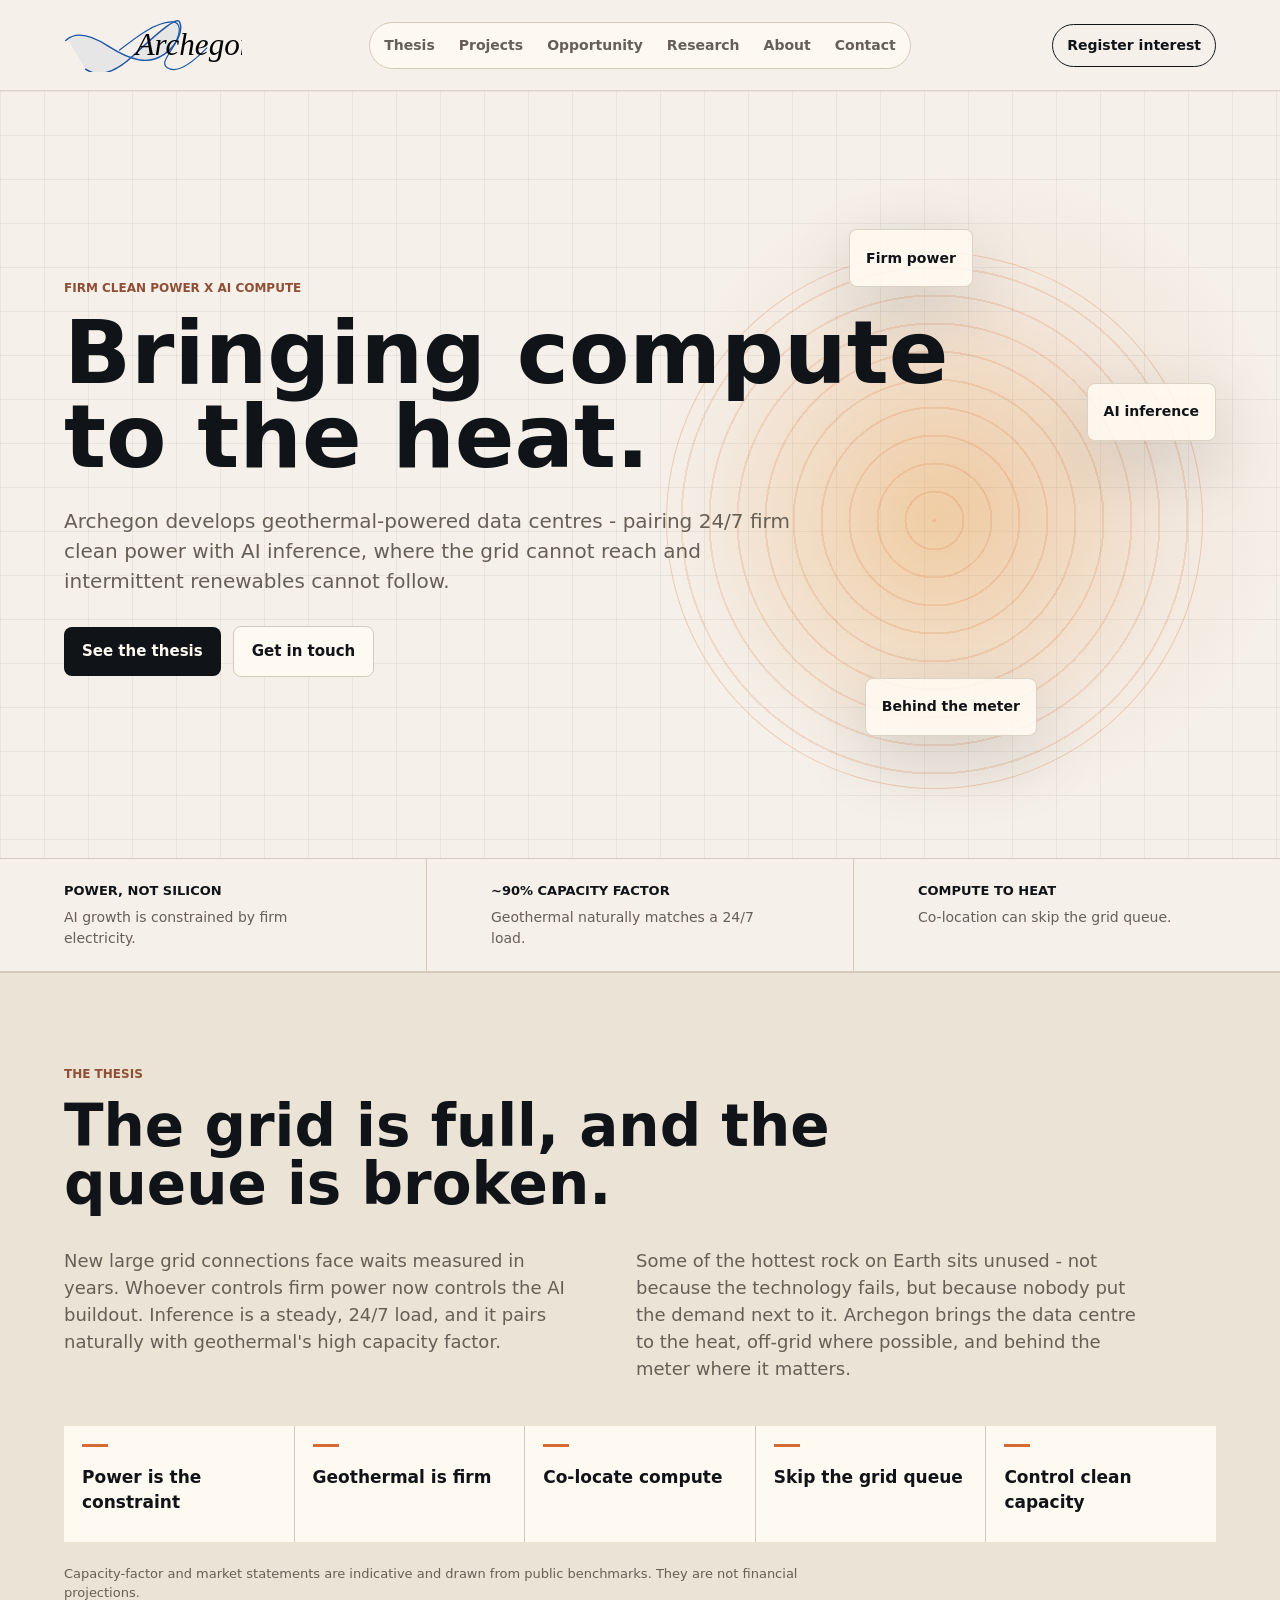
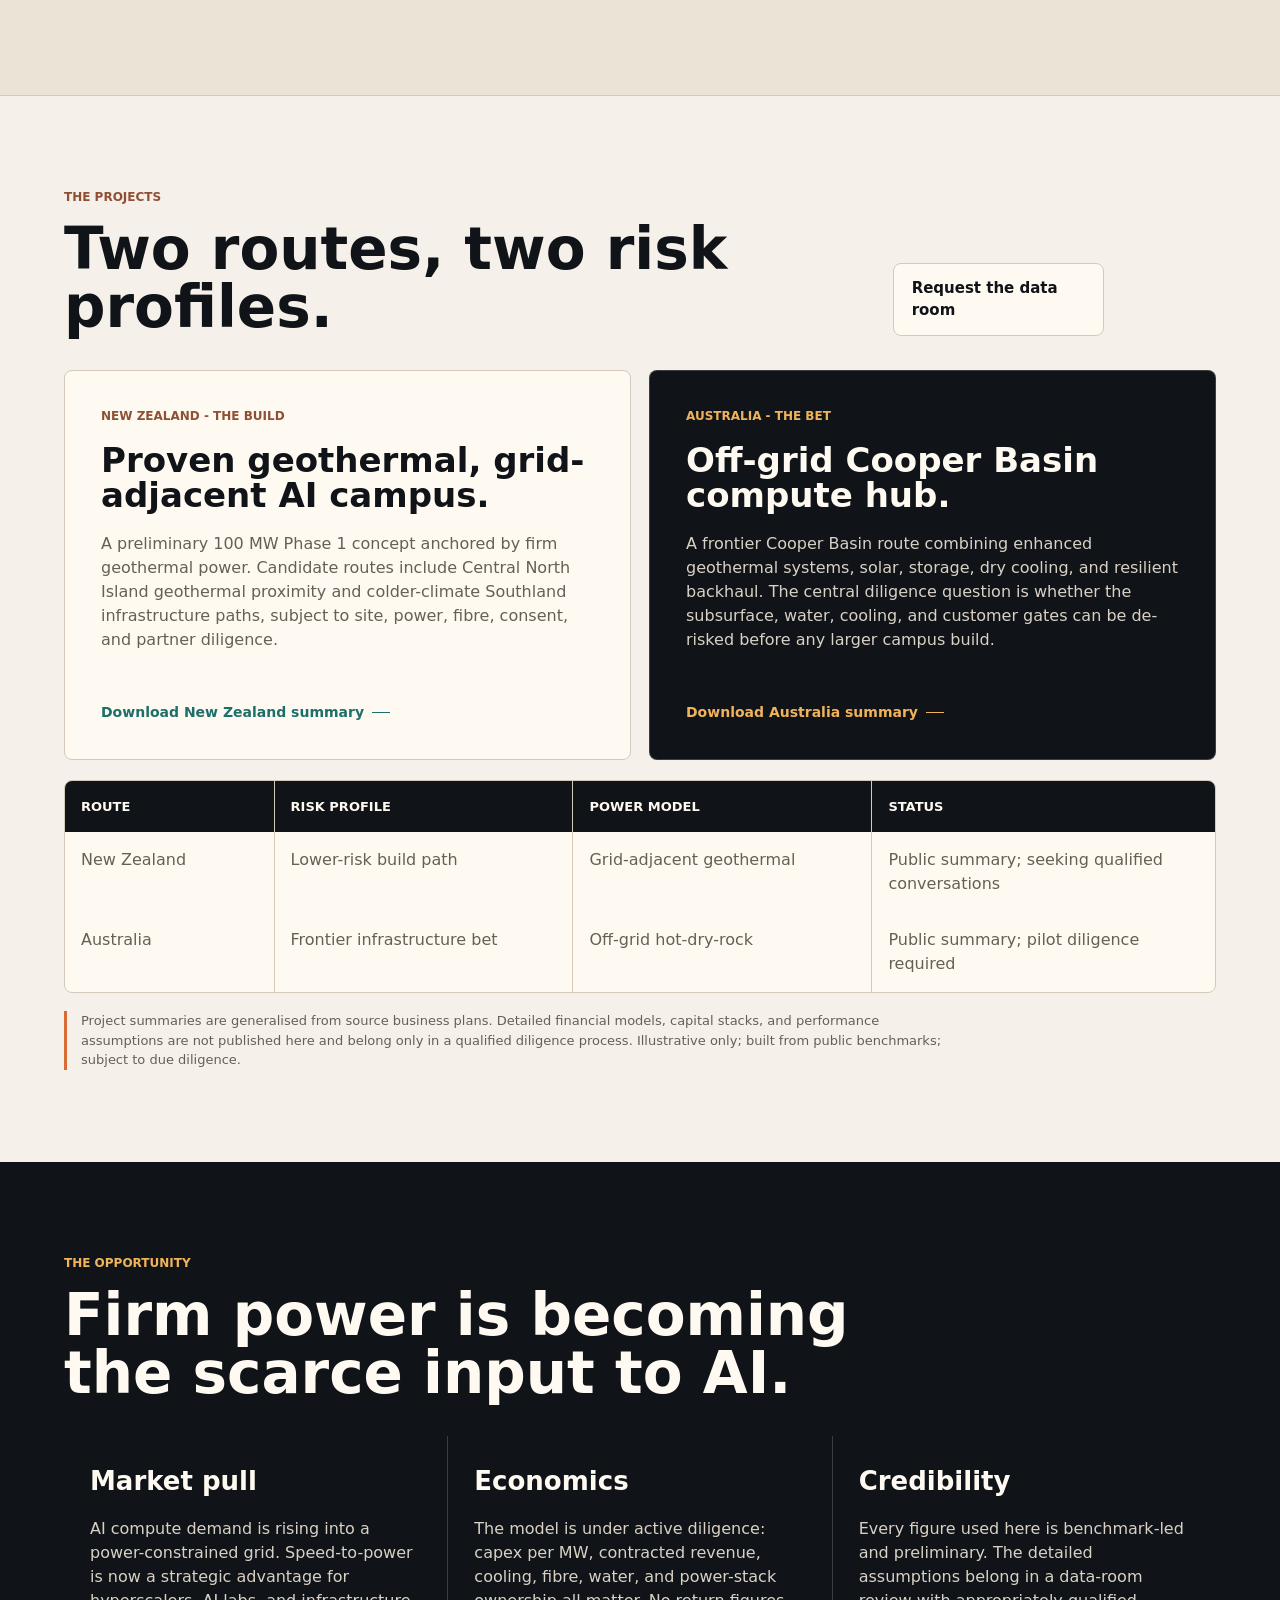
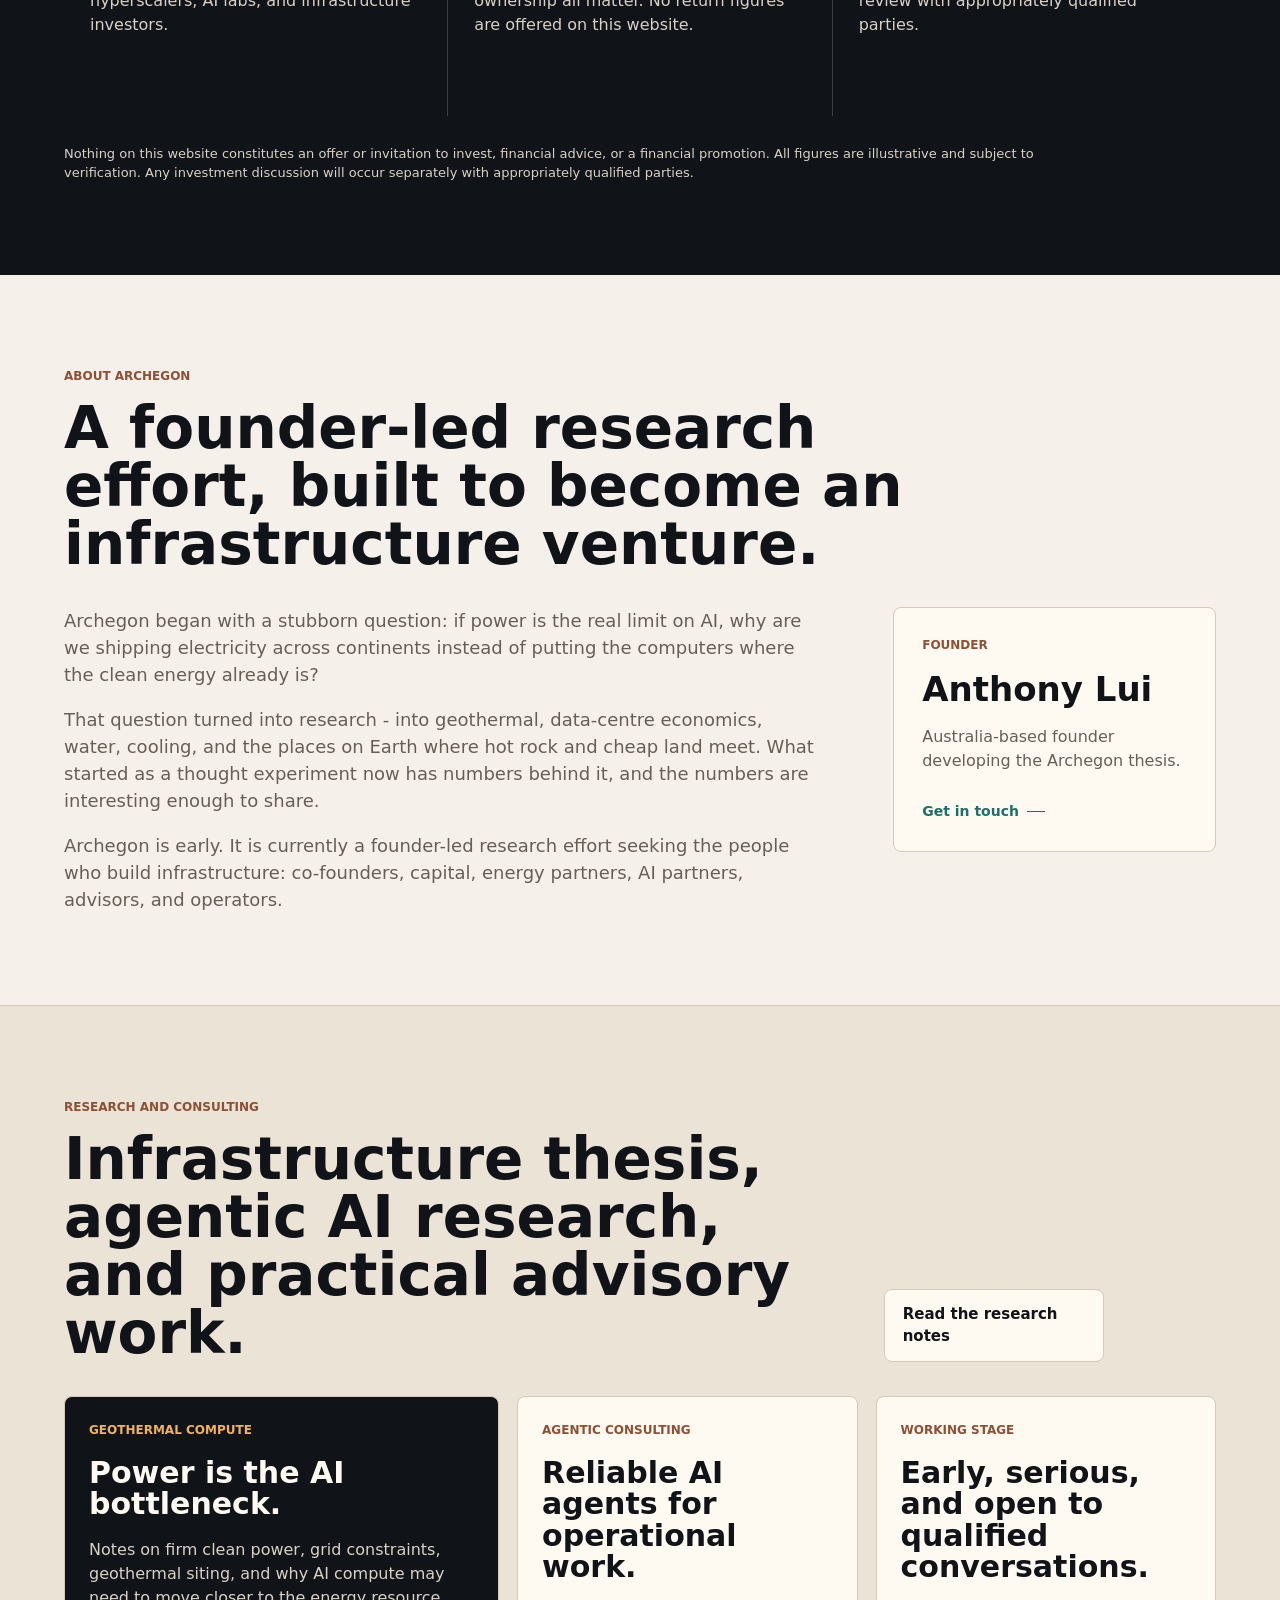
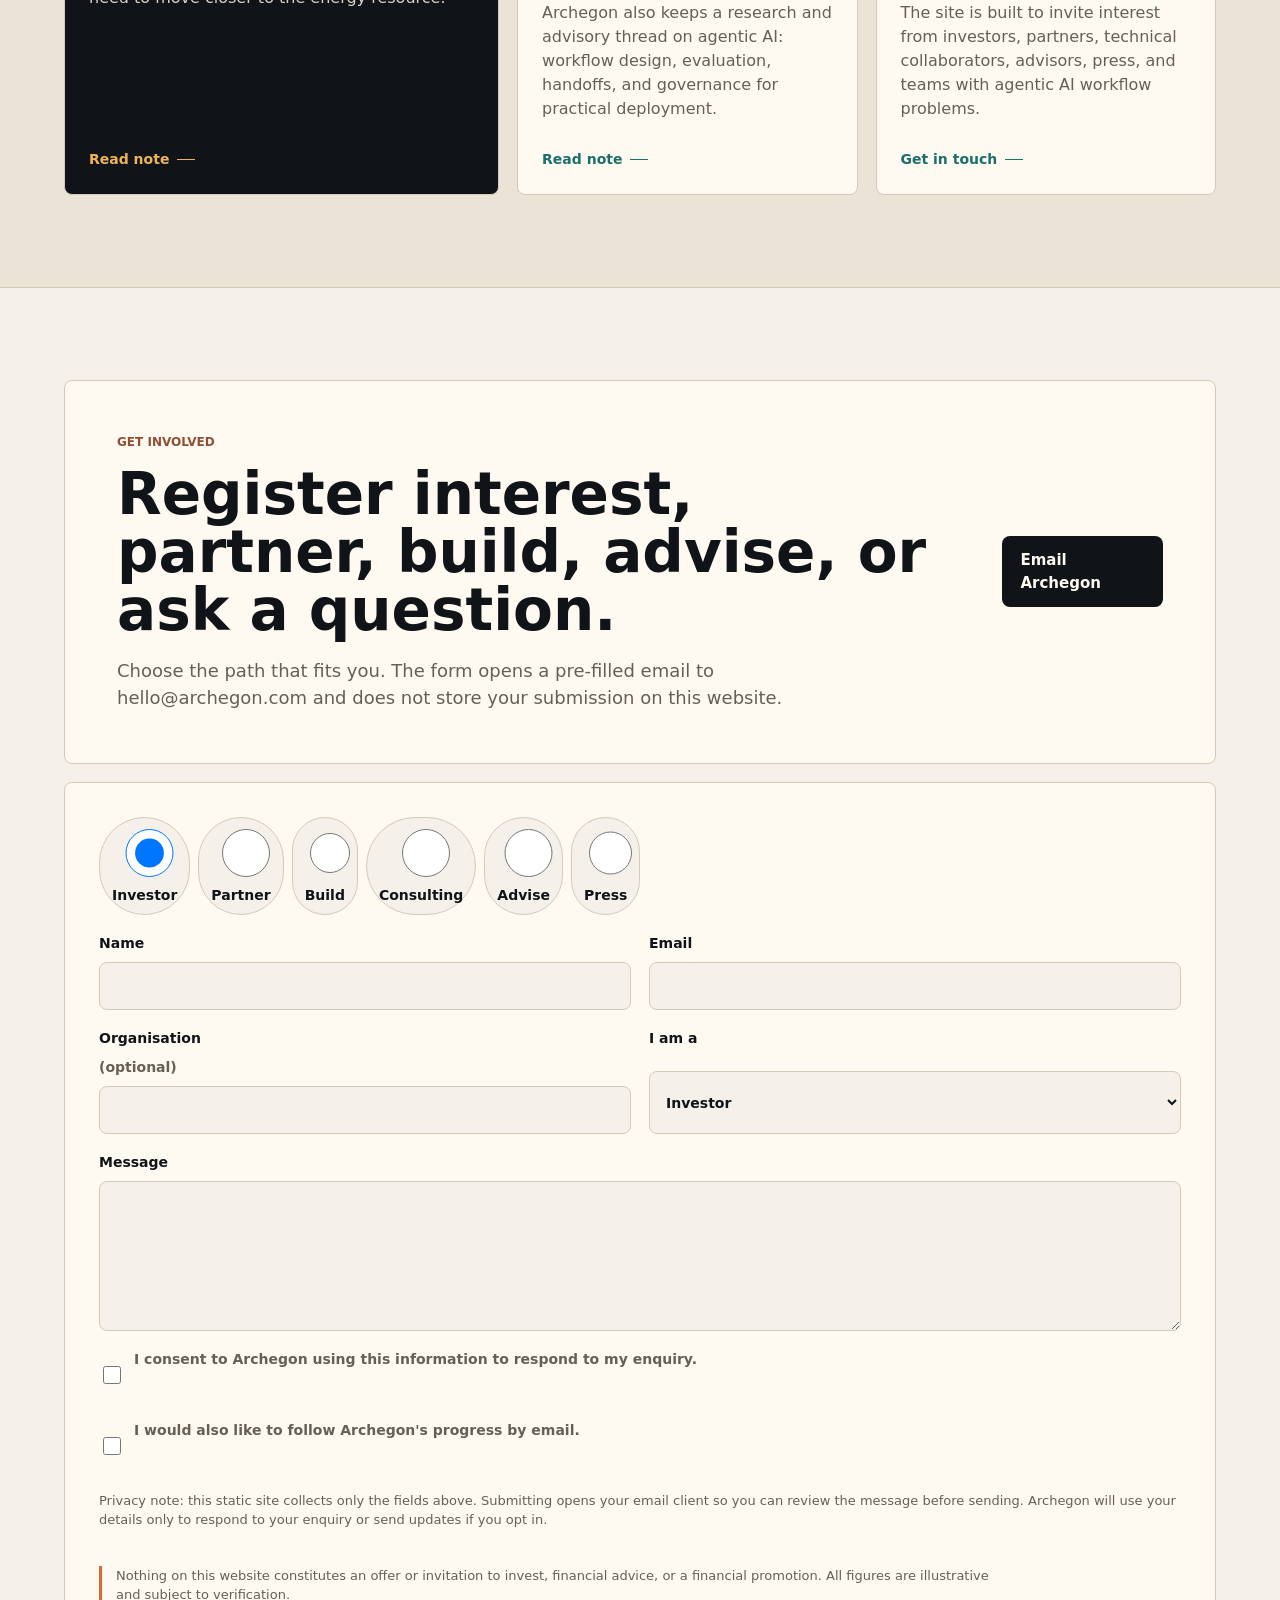
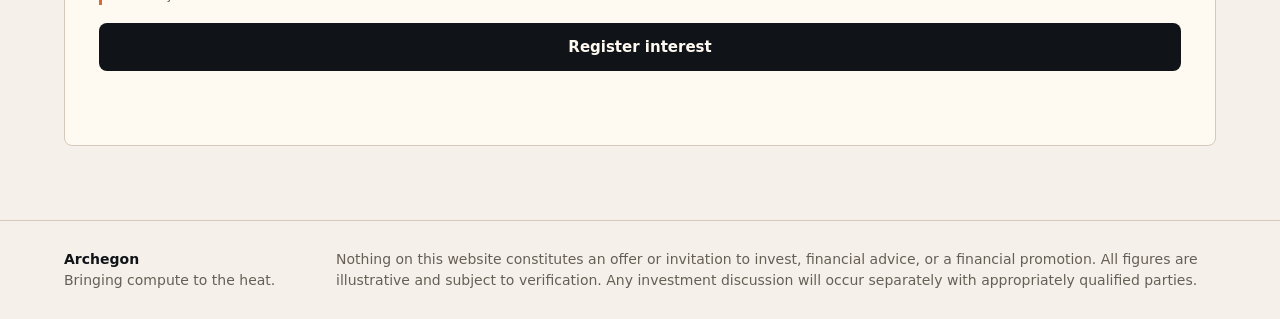
==== commit 0dd7c354: "Generalise project summaries" ====
--- a/index.html
+++ b/index.html
@@ -127,32 +127,34 @@
             <p class="post-meta">New Zealand - The Build</p>
             <h3>Proven geothermal, grid-adjacent AI campus.</h3>
             <p>
-              Proven, operating geothermal. Temperate climate, natural cooling potential,
-              plentiful water, fast-track consenting, and new trans-Tasman fibre. A lower-risk,
-              infrastructure-grade 100 MW+ route you can build this decade.
+              A preliminary 100 MW Phase 1 concept anchored by firm geothermal power. Candidate
+              routes include Central North Island geothermal proximity and colder-climate
+              Southland infrastructure paths, subject to site, power, fibre, consent, and
+              partner diligence.
             </p>
             <a
               class="read-link"
               href="assets/archegon-new-zealand-project-brief.pdf"
               data-analytics-event="Download: New Zealand project brief"
             >
-              Download New Zealand brief
+              Download New Zealand summary
             </a>
           </article>
           <article class="project-card dark">
             <p class="post-meta">Australia - The Bet</p>
             <h3>Off-grid Cooper Basin compute hub.</h3>
             <p>
-              World-class hot-dry-rock. Fully off-grid, behind the meter, with power-stack
-              ownership, multi-GW scale headroom, and optional lithium co-production. Higher risk,
-              higher upside.
+              A frontier Cooper Basin route combining enhanced geothermal systems, solar, storage,
+              dry cooling, and resilient backhaul. The central diligence question is whether the
+              subsurface, water, cooling, and customer gates can be de-risked before any larger
+              campus build.
             </p>
             <a
               class="read-link"
               href="assets/archegon-australia-project-brief.pdf"
               data-analytics-event="Download: Australia project brief"
             >
-              Download Australia brief
+              Download Australia summary
             </a>
           </article>
         </div>
@@ -167,17 +169,20 @@
             <span role="cell">New Zealand</span>
             <span role="cell">Lower-risk build path</span>
             <span role="cell">Grid-adjacent geothermal</span>
-            <span role="cell">Research-stage; seeking partners</span>
+            <span role="cell">Public summary; seeking qualified conversations</span>
           </div>
           <div role="row">
             <span role="cell">Australia</span>
             <span role="cell">Frontier infrastructure bet</span>
             <span role="cell">Off-grid hot-dry-rock</span>
-            <span role="cell">Research-stage; seeking co-development</span>
+            <span role="cell">Public summary; pilot diligence required</span>
           </div>
         </div>
         <p class="disclaimer inline">
-          Illustrative only; built from public benchmarks; subject to due diligence.
+          Project summaries are generalised from source business plans. Detailed financial models,
+          capital stacks, and performance assumptions are not published here and belong only in a
+          qualified diligence process. Illustrative only; built from public benchmarks; subject
+          to due diligence.
         </p>
       </section>
 
